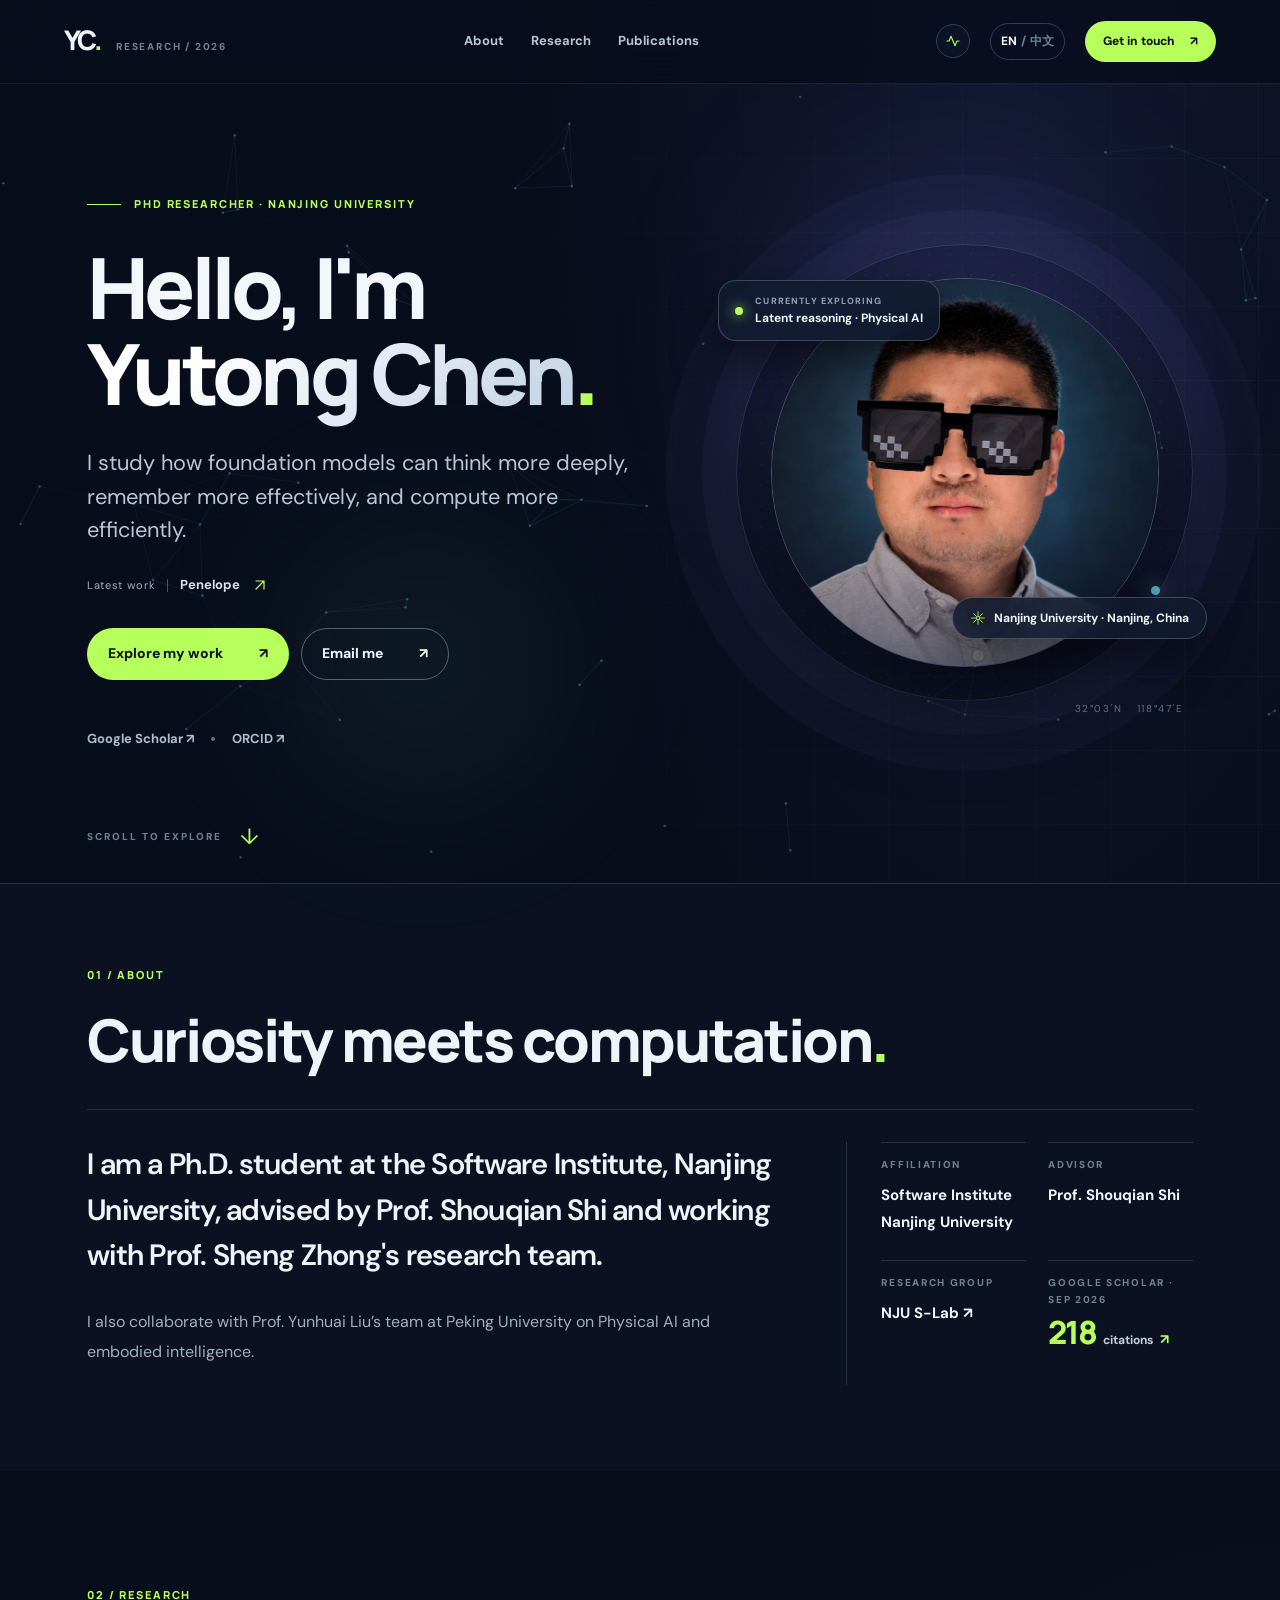
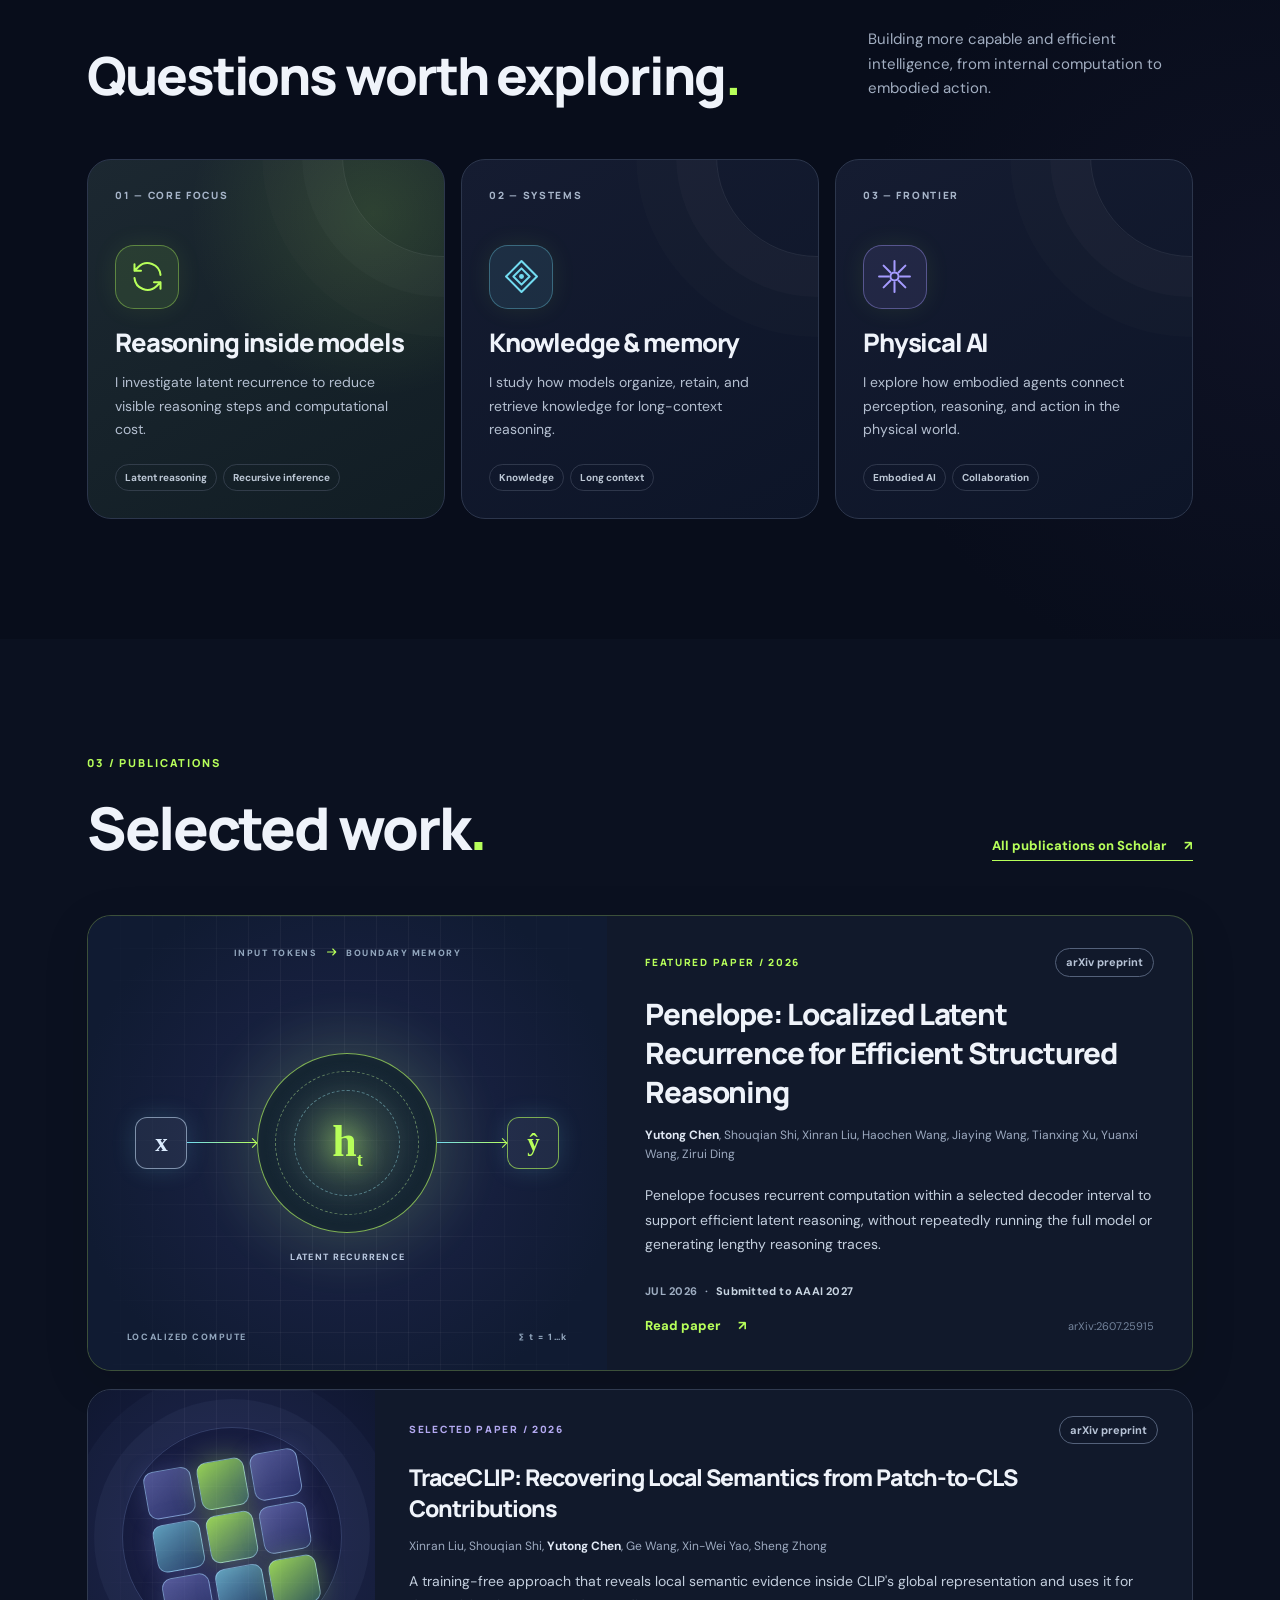
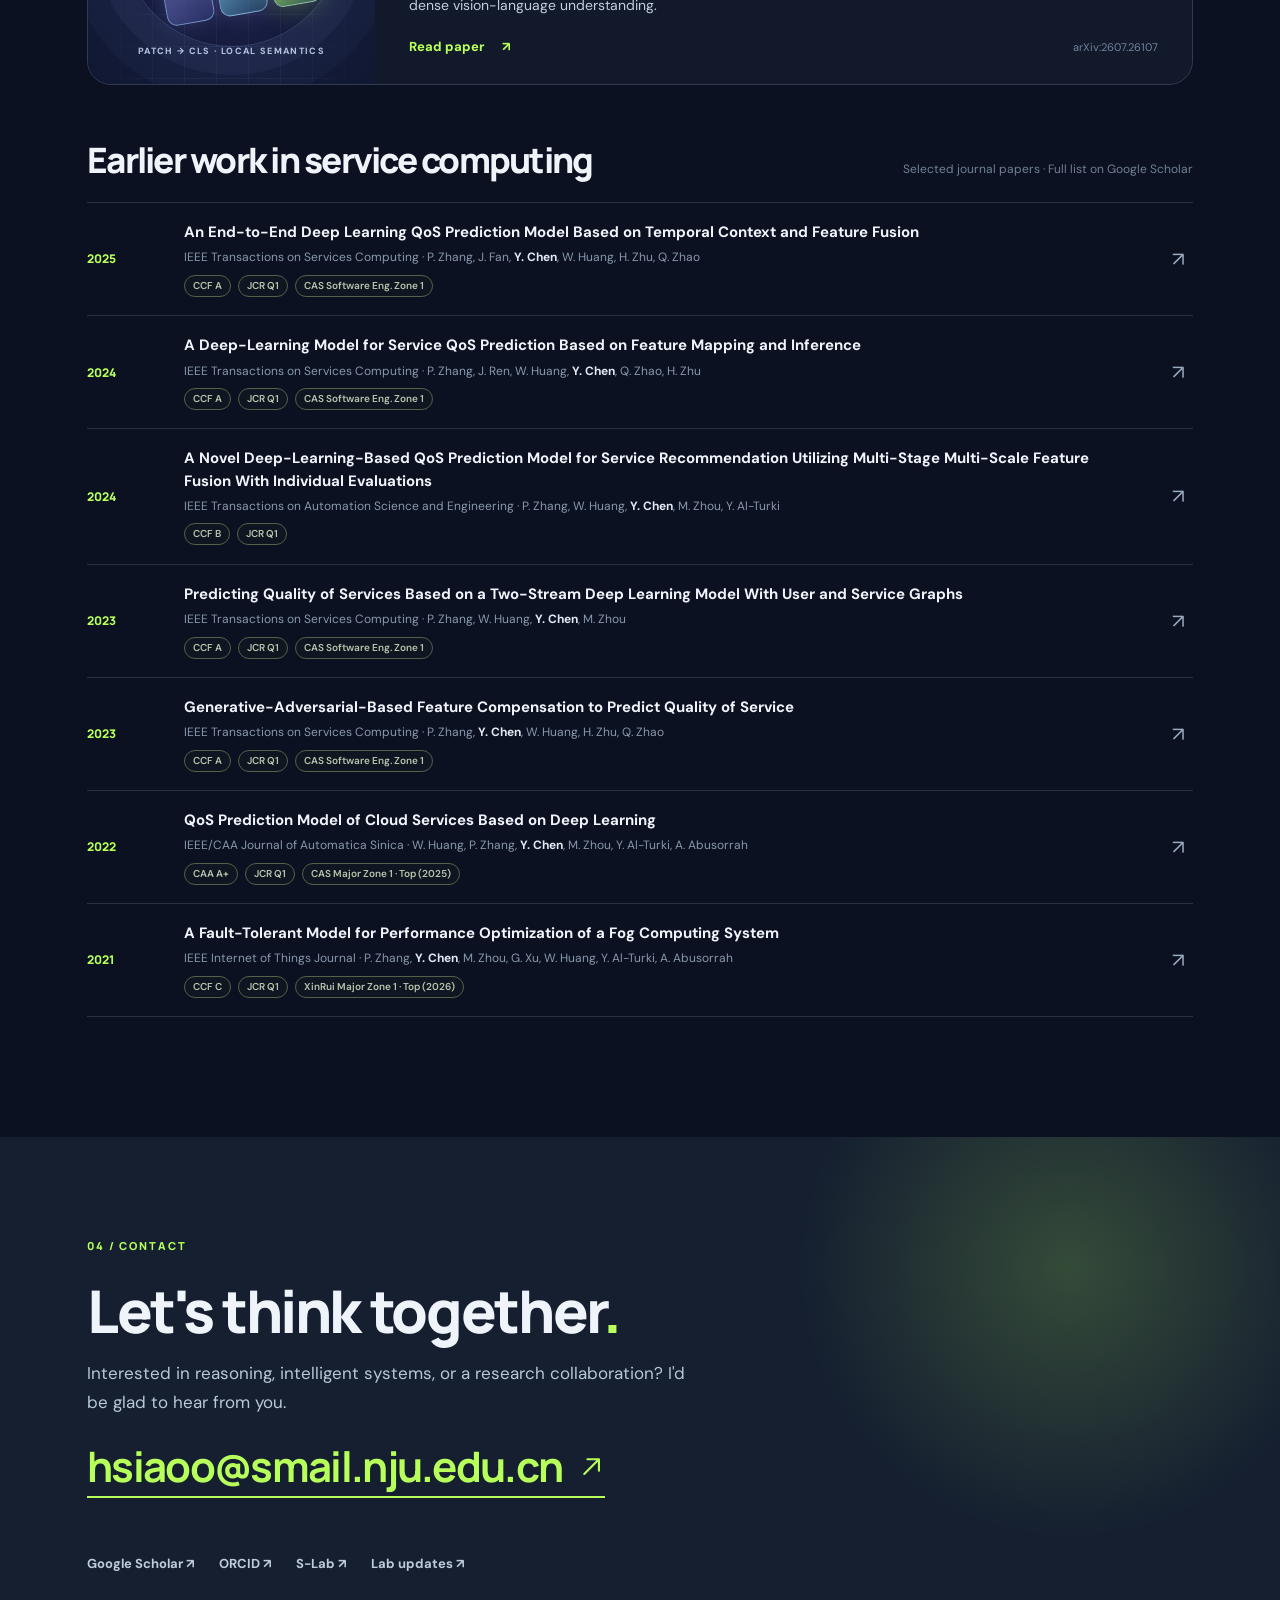
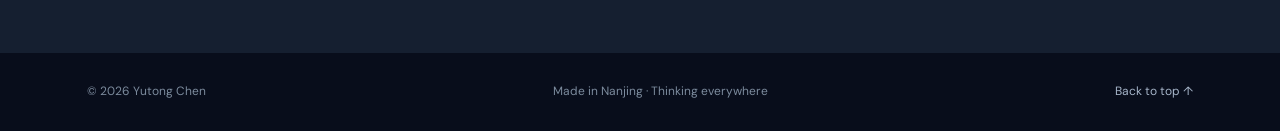
==== home.html @ 221c7c96 "Make rainy 3D lab the homepage entrance" ====
<!doctype html>
<html lang="en">
  <head>
    <meta charset="utf-8" />
    <meta name="viewport" content="width=device-width, initial-scale=1" />
    <meta name="theme-color" content="#080d1b" />
    <meta name="description" content="Yutong Chen is a Ph.D. student at the Software Institute, Nanjing University, researching reasoning in foundation models and intelligent systems." />
    <title>Yutong Chen · Researcher</title>
    <link rel="icon" href="./favicon.svg" type="image/svg+xml" />
    <link rel="stylesheet" href="./styles.css?v=about-portrait-6" />
    <script src="./app.js?v=about-portrait-6" defer></script>
    <link rel="stylesheet" href="./interactions.css?v=mobile-1" />
    <script src="./interactions.js?v=mobile-1" defer></script>
    <script src="./mobile-effects.js?v=mobile-1" defer></script>
  </head>
  <body>
    <a class="skip-link" href="#main">Skip to content</a>
    <div class="site-shell" id="top">
      <header class="topbar">
        <a class="brand" href="#top" aria-label="Yutong Chen, back to top"><span class="brand-mark">YC<span class="brand-dot">.</span></span><span class="brand-caption">RESEARCH / 2026</span></a>
        <nav class="nav" id="mainNav" aria-label="Main navigation">
          <a href="#about" data-i18n="navAbout">About</a>
          <a href="#research" data-i18n="navResearch">Research</a>
          <a href="#publications" data-i18n="navPublications">Publications</a>
          <a class="nav-contact" href="#contact" data-i18n="navContact">Get in touch</a>
        </nav>
        <div class="nav-actions">
          <button class="language-switch" type="button" id="languageSwitch" aria-label="Switch to Chinese" title="Switch language"><span class="language-current">EN</span><span class="language-slash">/</span><span class="language-next">中文</span></button>
          <a class="top-contact" href="mailto:hsiaoo@smail.nju.edu.cn"><span data-i18n="navContact">Get in touch</span><span aria-hidden="true">↗</span></a>
          <button class="menu-toggle" type="button" aria-controls="mainNav" aria-expanded="false" aria-label="Open navigation"><svg viewBox="0 0 24 24" fill="none" aria-hidden="true"><path d="M5 8h14M5 16h14" stroke="currentColor" stroke-width="1.7" stroke-linecap="round"/></svg></button>
        </div>
      </header>

      <main id="main">
        <section class="hero section-pad" aria-labelledby="hero-title">
          <div class="hero-orb hero-orb-one" aria-hidden="true"></div>
          <div class="hero-orb hero-orb-two" aria-hidden="true"></div>
          <div class="hero-copy">
            <div class="eyebrow"><span class="eyebrow-line"></span><span data-i18n="heroEyebrow">PHD RESEARCHER · NANJING UNIVERSITY</span></div>
            <h1 id="hero-title"><span data-i18n="heroGreeting">Hello, I'm</span><br /><span class="hero-name">Yutong Chen<span class="hero-period">.</span></span></h1>
            <p class="hero-intro" data-i18n="heroIntro">I study how foundation models can think more deeply, remember more effectively, and compute more efficiently.</p>
            <a class="latest-work" href="#penelope"><span class="latest-work-label" data-i18n="latestWork">Latest work</span><span class="latest-work-divider" aria-hidden="true"></span><strong>Penelope</strong><svg viewBox="0 0 20 20" fill="none" aria-hidden="true"><path d="M5 15 15 5M5 5h10v10" stroke="currentColor" stroke-width="1.5" stroke-linecap="round" stroke-linejoin="round"/></svg></a>
            <div class="hero-actions">
              <a class="button button-primary" href="#publications"><span data-i18n="exploreWork">Explore my work</span><span aria-hidden="true">↗</span></a>
              <a class="button button-secondary" href="mailto:hsiaoo@smail.nju.edu.cn"><span data-i18n="emailMe">Email me</span><span aria-hidden="true">↗</span></a>
            </div>
            <div class="hero-socials" aria-label="Academic profiles">
              <a href="https://scholar.google.com/citations?user=EVIcH0gAAAAJ" target="_blank" rel="noopener noreferrer">Google Scholar <span aria-hidden="true">↗</span></a>
              <span aria-hidden="true" class="social-separator"></span>
              <a href="https://orcid.org/0000-0002-9706-8890" target="_blank" rel="noopener noreferrer">ORCID <span aria-hidden="true">↗</span></a>
            </div>
          </div>
          <div class="hero-visual" aria-label="Portrait of Yutong Chen">
            <div class="portrait-grid" aria-hidden="true"></div>
            <div class="portrait-halo" aria-hidden="true"></div>
            <div class="portrait-frame"><img src="./portrait.jpg?v=49d800d0" alt="Yutong Chen" fetchpriority="high" draggable="false" /></div>
            <div class="portrait-sticker portrait-sticker-top"><span class="status-dot"></span><span data-i18n="portraitStatus">CURRENTLY EXPLORING</span><strong data-i18n="portraitFocus">Latent reasoning · Physical AI</strong></div>
            <div class="portrait-sticker portrait-sticker-bottom"><span class="sticker-spark" aria-hidden="true"><svg viewBox="0 0 48 48" fill="none"><path d="M24 5v12m0 14v12M5 24h12m14 0h12M10.6 10.6l8.5 8.5m9.8 9.8 8.5 8.5m0-26.8-8.5 8.5m-9.8 9.8-8.5 8.5" stroke="currentColor" stroke-width="2.5" stroke-linecap="round"/><circle cx="24" cy="24" r="5" stroke="currentColor" stroke-width="2.5"/></svg></span><span data-i18n="portraitLocation">Nanjing University · Nanjing, China</span></div>
            <span class="visual-coordinate" aria-hidden="true">32°03′N &nbsp; 118°47′E</span>
          </div>
          <a class="scroll-cue" href="#about"><span data-i18n="scrollCue">SCROLL TO EXPLORE</span><span class="scroll-arrow" aria-hidden="true">↓</span></a>
        </section>

        <section class="about section-pad" id="about" aria-labelledby="about-title">
          <div class="section-heading"><span class="section-index">01 / <span data-i18n="sectionAboutLabel">ABOUT</span></span><h2 id="about-title" data-i18n="aboutTitle">Curiosity meets computation<span class="accent-dot">.</span></h2></div>
          <div class="about-layout">
            <div class="about-main">
              <p class="about-lead" data-i18n="aboutLead">I am a Ph.D. student at the Software Institute, Nanjing University, advised by Prof. Shouqian Shi and working with Prof. Sheng Zhong's research team.</p>
              <p data-i18n="aboutText">I also collaborate with Prof. Yunhuai Liu's team at Peking University on Physical AI and embodied intelligence.</p>
            </div>
            <aside class="about-aside" aria-label="Affiliations and links">
              <div class="aside-item"><span data-i18n="affiliationLabel">AFFILIATION</span><strong data-i18n="affiliationValue">Software Institute<br />Nanjing University</strong></div>
              <div class="aside-item"><span data-i18n="advisorLabel">ADVISOR</span><strong data-i18n="advisorValue">Prof. Shouqian Shi</strong></div>
              <div class="aside-item"><span data-i18n="labLabel">RESEARCH GROUP</span><a href="https://nju-slab.cn" target="_blank" rel="noopener noreferrer">NJU S-Lab <span aria-hidden="true">↗</span></a></div>
              <div class="aside-item citation-item"><span data-i18n="citationLabel">GOOGLE SCHOLAR · SEP 2026</span><a href="https://scholar.google.com/citations?user=EVIcH0gAAAAJ" target="_blank" rel="noopener noreferrer"><strong>218</strong><small data-i18n="citationUnit">citations</small><span aria-hidden="true">↗</span></a></div>
            </aside>
          </div>
        </section>

        <section class="research section-pad" id="research" aria-labelledby="research-title">
          <div class="section-heading"><span class="section-index">02 / <span data-i18n="sectionResearchLabel">RESEARCH</span></span><div class="heading-row"><h2 id="research-title" data-i18n="researchTitle">Questions worth exploring<span class="accent-dot">.</span></h2><p data-i18n="researchSubtitle">Building more capable and efficient intelligence, from internal computation to embodied action.</p></div></div>
          <div class="research-grid">
            <article class="research-card research-card-main"><span class="card-index">01 — CORE FOCUS</span><div class="research-icon icon-recursion" aria-hidden="true"><svg viewBox="0 0 48 48" fill="none"><path d="M40 22a16 16 0 0 0-27-10l-5 5M8 9v8h8M8 26a16 16 0 0 0 27 10l5-5m-8 0h8v8" stroke="currentColor" stroke-width="2.5" stroke-linecap="round" stroke-linejoin="round"/></svg></div><h3 data-i18n="researchOneTitle">Reasoning inside models</h3><p data-i18n="researchOneBody">I investigate latent recurrence to reduce visible reasoning steps and computational cost.</p><span class="card-tags"><span>Latent reasoning</span><span>Recursive inference</span></span></article>
            <article class="research-card"><span class="card-index">02 — SYSTEMS</span><div class="research-icon icon-memory" aria-hidden="true"><svg viewBox="0 0 48 48" fill="none"><path d="M24 5 43 24 24 43 5 24 24 5Z" stroke="currentColor" stroke-width="2.5" stroke-linejoin="round"/><path d="M24 14 34 24 24 34 14 24 24 14Z" stroke="currentColor" stroke-width="2.5" stroke-linejoin="round"/><circle cx="24" cy="24" r="3" fill="currentColor"/></svg></div><h3 data-i18n="researchTwoTitle">Knowledge & memory</h3><p data-i18n="researchTwoBody">I study how models organize, retain, and retrieve knowledge for long-context reasoning.</p><span class="card-tags"><span>Knowledge</span><span>Long context</span></span></article>
            <article class="research-card"><span class="card-index">03 — FRONTIER</span><div class="research-icon icon-physical" aria-hidden="true"><svg viewBox="0 0 48 48" fill="none"><path d="M24 5v12m0 14v12M5 24h12m14 0h12M10.6 10.6l8.5 8.5m9.8 9.8 8.5 8.5m0-26.8-8.5 8.5m-9.8 9.8-8.5 8.5" stroke="currentColor" stroke-width="2.5" stroke-linecap="round"/><circle cx="24" cy="24" r="5" stroke="currentColor" stroke-width="2.5"/></svg></div><h3 data-i18n="researchThreeTitle">Physical AI</h3><p data-i18n="researchThreeBody">I explore how embodied agents connect perception, reasoning, and action in the physical world.</p><span class="card-tags"><span>Embodied AI</span><span>Collaboration</span></span></article>
          </div>
        </section>

        <section class="publications section-pad" id="publications" aria-labelledby="publications-title">
          <div class="section-heading"><span class="section-index">03 / <span data-i18n="sectionPublicationsLabel">PUBLICATIONS</span></span><div class="heading-row"><h2 id="publications-title" data-i18n="publicationsTitle">Selected work<span class="accent-dot">.</span></h2><a class="text-link" href="https://scholar.google.com/citations?user=EVIcH0gAAAAJ" target="_blank" rel="noopener noreferrer"><span data-i18n="allPublications">All publications on Scholar</span><span aria-hidden="true">↗</span></a></div></div>
          <article class="paper paper-featured" id="penelope">
            <div class="paper-art paper-art-penelope" aria-hidden="true"><div class="diagram-topline">INPUT TOKENS <span class="diagram-direction"><svg viewBox="0 0 16 16" fill="none" aria-hidden="true"><path d="M2 8h11m-4-4 4 4-4 4" stroke="currentColor" stroke-width="1.5" stroke-linecap="round" stroke-linejoin="round"/></svg></span> BOUNDARY MEMORY</div><div class="diagram-flow"><div class="diagram-node diagram-node-input">x</div><div class="diagram-connector"></div><div class="diagram-loop"><div class="loop-center">h<sub>t</sub></div><span class="loop-ring ring-one"></span><span class="loop-ring ring-two"></span><span class="loop-label">LATENT RECURRENCE</span></div><div class="diagram-connector"></div><div class="diagram-node diagram-node-output">ŷ</div></div><div class="diagram-bottomline"><span>LOCALIZED COMPUTE</span><span>∑ t = 1…k</span></div></div>
            <div class="paper-content"><div class="paper-topline"><span class="paper-number">FEATURED PAPER / 2026</span><span class="paper-status">arXiv preprint</span></div><h3>Penelope: Localized Latent Recurrence for Efficient Structured Reasoning</h3><p class="paper-authors"><strong>Yutong Chen</strong>, Shouqian Shi, Xinran Liu, Haochen Wang, Jiaying Wang, Tianxing Xu, Yuanxi Wang, Zirui Ding</p><p class="paper-summary" data-i18n="penelopeSummary">Penelope focuses recurrent computation within a selected decoder interval to support efficient latent reasoning, without repeatedly running the full model or generating lengthy reasoning traces.</p><p class="paper-update"><span data-i18n="penelopeDate">JUL 2026</span><span aria-hidden="true">·</span><span data-i18n="penelopeSubmission">Submitted to AAAI 2027</span></p><div class="paper-footer"><a class="paper-link" href="https://arxiv.org/abs/2607.25915" target="_blank" rel="noopener noreferrer">Read paper <span aria-hidden="true">↗</span></a><span class="paper-id">arXiv:2607.25915</span></div></div>
          </article>
          <article class="paper paper-secondary"><div class="paper-art paper-art-trace" aria-hidden="true"><div class="trace-tiles"><span></span><span></span><span></span><span></span><span></span><span></span><span></span><span></span><span></span></div><div class="trace-scan"></div><div class="trace-caption">PATCH → CLS · LOCAL SEMANTICS</div></div><div class="paper-content"><div class="paper-topline"><span class="paper-number">SELECTED PAPER / 2026</span><span class="paper-status">arXiv preprint</span></div><h3>TraceCLIP: Recovering Local Semantics from Patch-to-CLS Contributions</h3><p class="paper-authors">Xinran Liu, Shouqian Shi, <strong>Yutong Chen</strong>, Ge Wang, Xin-Wei Yao, Sheng Zhong</p><p class="paper-summary" data-i18n="traceSummary">A training-free approach that reveals local semantic evidence inside CLIP's global representation and uses it for dense vision-language understanding.</p><div class="paper-footer"><a class="paper-link" href="https://arxiv.org/abs/2607.26107" target="_blank" rel="noopener noreferrer">Read paper <span aria-hidden="true">↗</span></a><span class="paper-id">arXiv:2607.26107</span></div></div></article>
          <div class="earlier-work"><div class="earlier-header"><h3 data-i18n="earlierTitle">Earlier work in service computing</h3><span data-i18n="earlierCaption">Selected journal papers · Full list on Google Scholar</span></div><div class="earlier-list" id="earlierList"></div></div>
        </section>

        <section class="contact section-pad" id="contact" aria-labelledby="contact-title"><div class="contact-glow" aria-hidden="true"></div><span class="section-index">04 / <span data-i18n="sectionContactLabel">CONTACT</span></span><div class="contact-main"><h2 id="contact-title" data-i18n="contactTitle">Let's think together<span class="accent-dot">.</span></h2><p data-i18n="contactText">Interested in reasoning, intelligent systems, or a research collaboration? I'd be glad to hear from you.</p><a class="contact-email" href="mailto:hsiaoo@smail.nju.edu.cn"><span>hsiaoo@smail.nju.edu.cn</span><svg viewBox="0 0 24 24" fill="none" aria-hidden="true"><path d="M5 19 19 5M8 5h11v11" stroke="currentColor" stroke-width="2" stroke-linecap="round" stroke-linejoin="round"/></svg></a></div><div class="contact-links"><a href="https://scholar.google.com/citations?user=EVIcH0gAAAAJ" target="_blank" rel="noopener noreferrer">Google Scholar ↗</a><a href="https://orcid.org/0000-0002-9706-8890" target="_blank" rel="noopener noreferrer">ORCID ↗</a><a href="https://nju-slab.cn" target="_blank" rel="noopener noreferrer">S-Lab ↗</a><a href="https://outline.nju-slab.cn/home/recent" target="_blank" rel="noopener noreferrer">Lab updates ↗</a></div></section>
      </main>

      <footer class="footer"><span>© <span id="year">2026</span> Yutong Chen</span><span data-i18n="footerLocation">Made in Nanjing · Thinking everywhere</span><a href="#top"><span data-i18n="backToTop">Back to top</span> ↑</a></footer>
    </div>
  </body>
</html>
---- styles.css ----
@import url('https://fonts.googleapis.com/css2?family=DM+Sans:wght@400;500;600;700&family=Manrope:wght@400;500;600;700;800&display=swap');

:root{color-scheme:dark;--bg:#080d1b;--bg2:#0e1426;--panel:#10182b;--line:#273145;--text:#eff3fa;--muted:#a2aec1;--quiet:#718096;--lime:#b7ff5a;--cyan:#72dbf0;--violet:#a59bff;--radius:24px;scroll-behavior:smooth}
*{box-sizing:border-box}html{scroll-padding-top:90px}body{margin:0;background:var(--bg);color:var(--text);font:400 16px/1.7 'DM Sans',system-ui,-apple-system,sans-serif;-webkit-font-smoothing:antialiased}a{color:inherit;text-decoration:none}button{font:inherit}img{max-width:100%;display:block}::selection{background:var(--lime);color:#071020}
.site-shell{overflow:hidden;position:relative;background:radial-gradient(ellipse 50% 30% at 80% 0%,rgba(62,72,151,.18),transparent 80%),var(--bg)}
.skip-link{position:absolute;top:-60px;left:20px;z-index:100;background:var(--lime);color:#101525;padding:8px 14px;border-radius:8px}.skip-link:focus{top:12px}
.topbar{height:84px;padding:0 clamp(22px,5vw,84px);display:flex;align-items:center;justify-content:space-between;gap:28px;border-bottom:1px solid rgba(255,255,255,.075);position:relative;z-index:20;background:rgba(8,13,27,.74);backdrop-filter:blur(24px)}.brand{display:flex;align-items:baseline;gap:16px;white-space:nowrap}.brand-mark{font:800 27px/.9 'Manrope',system-ui,sans-serif;letter-spacing:-.1em}.brand-dot,.accent-dot,.hero-period{color:var(--lime)}.brand-caption{font-size:10px;font-weight:800;letter-spacing:.18em;color:var(--quiet)}.nav,.nav-actions{display:flex;align-items:center}.nav{gap:clamp(15px,2.1vw,34px)}.nav a{font-size:13px;font-weight:700;color:#bac5d4;transition:color .2s}.nav a:hover,.nav a:focus-visible{color:var(--lime)}.nav-actions{gap:20px}.language-switch{cursor:pointer;border:1px solid #343e53;border-radius:100px;background:transparent;color:var(--text);font-size:12px;font-weight:800;padding:7px 10px;white-space:nowrap;transition:background .2s,border-color .2s}.language-switch:hover,.language-switch:focus-visible{background:#1a2537;border-color:var(--lime)}.language-slash{color:var(--quiet);padding:0 4px}.language-next{color:var(--quiet)}.top-contact{display:flex;align-items:center;gap:15px;color:#071020;background:var(--lime);border-radius:100px;padding:10px 18px;font-size:12px;font-weight:800;white-space:nowrap;transition:transform .2s,box-shadow .2s}.top-contact:hover{transform:translateY(-2px);box-shadow:0 8px 24px #b7ff5a35}
.section-pad{padding-left:clamp(24px,6.8vw,112px);padding-right:clamp(24px,6.8vw,112px)}.hero{min-height:min(800px,calc(100vh - 84px));position:relative;display:grid;grid-template-columns:1.14fr .86fr;align-items:center;gap:4%;padding-top:78px;padding-bottom:100px;border-bottom:1px solid var(--line)}.hero:before{content:"";position:absolute;inset:0;background-image:linear-gradient(#ffffff07 1px,transparent 1px),linear-gradient(90deg,#ffffff07 1px,transparent 1px);background-size:74px 74px;mask-image:linear-gradient(90deg,transparent 20%,#000 100%);pointer-events:none}.hero-orb{position:absolute;border-radius:50%;filter:blur(80px);pointer-events:none}.hero-orb-one{width:360px;height:360px;top:10%;right:12%;background:#6362b829;animation:float 9s ease-in-out infinite}.hero-orb-two{width:280px;height:280px;bottom:10%;left:22%;background:#6be3ae11;animation:float 11s ease-in-out infinite reverse}.hero-copy,.hero-visual{position:relative;z-index:1}.hero-copy{max-width:780px}.eyebrow,.section-index,.card-index,.paper-number{font-family:'Manrope',system-ui,sans-serif;font-size:11px;font-weight:800;letter-spacing:.17em}.eyebrow{display:flex;align-items:center;gap:13px;color:var(--lime);margin-bottom:30px}.eyebrow-line{width:34px;height:1px;background:var(--lime)}h1,h2,h3,p{margin-top:0}.hero h1{font:800 clamp(58px,7.2vw,122px)/1.02 'Manrope',system-ui,sans-serif;letter-spacing:-.085em;margin:0 0 30px;white-space:nowrap}.hero h1>span:first-child{color:#f3f6fb}.hero-name{background:linear-gradient(135deg,#fff 25%,#c6d4e6 90%);background-clip:text;-webkit-background-clip:text;color:transparent}.hero-period{background:none;-webkit-text-fill-color:var(--lime)}.hero-intro{max-width:570px;font-size:clamp(18px,1.7vw,23px);line-height:1.55;color:#b9c5d8;margin-bottom:34px}.hero-actions{display:flex;gap:12px;flex-wrap:wrap}.button{display:inline-flex;align-items:center;justify-content:space-between;gap:36px;border:1px solid transparent;border-radius:100px;padding:13px 20px;font-size:14px;font-weight:800;min-height:50px;transition:transform .2s,background .2s,border-color .2s}.button:hover{transform:translateY(-3px)}.button-primary{background:var(--lime);color:#0b1322}.button-primary:hover{background:#cbff87}.button-secondary{border-color:#576278;color:var(--text)}.button-secondary:hover{border-color:var(--lime)}.hero-socials{display:flex;align-items:center;gap:17px;margin-top:48px;color:#aebbd0;font-size:13px;font-weight:700}.hero-socials a:hover{color:var(--lime)}.social-separator{width:4px;height:4px;border-radius:50%;background:#627186}.scroll-cue{position:absolute;bottom:28px;left:clamp(24px,6.8vw,112px);display:flex;gap:18px;align-items:center;color:#718097;font-size:10px;font-weight:800;letter-spacing:.2em}.scroll-arrow{font-size:22px;font-weight:400;color:var(--lime);animation:nudge 2s ease-in-out infinite}
.hero-visual{height:min(520px,44vw);min-height:410px;display:flex;align-items:center;justify-content:center}.portrait-grid{position:absolute;width:112%;height:112%;background-image:radial-gradient(#adb5e02b 1px,transparent 1px);background-size:21px 21px;mask-image:radial-gradient(ellipse,#000 35%,transparent 70%)}.portrait-halo{position:absolute;width:min(510px,100%);aspect-ratio:1;border:1px solid #a7adff35;border-radius:50%;box-shadow:0 0 0 34px #9894fa0b,0 0 0 70px #9894fa08;animation:halo 8s ease-in-out infinite}.portrait-halo:before,.portrait-halo:after{content:"";position:absolute;border-radius:50%;width:9px;height:9px;background:var(--lime);box-shadow:0 0 20px var(--lime)}.portrait-halo:before{top:15%;left:14%}.portrait-halo:after{right:7%;bottom:23%;background:var(--cyan);box-shadow:0 0 20px var(--cyan)}.portrait-frame{position:relative;width:min(430px,85%);aspect-ratio:.82;border-radius:42% 42% 30% 30%;overflow:hidden;border:1px solid #c9d1ff53;box-shadow:0 38px 85px #0009,0 0 100px #6e6ccd35}.portrait-frame:after{content:"";position:absolute;inset:0;background:linear-gradient(180deg,#0b102400 60%,#0c122b85 100%);pointer-events:none}.portrait-frame img{width:100%;height:100%;object-fit:cover;object-position:center 42%;transition:transform .7s ease}.portrait-frame:hover img{transform:scale(1.04)}.portrait-sticker{position:absolute;display:flex;align-items:center;z-index:2;border:1px solid #ffffff32;box-shadow:0 18px 45px #0008;background:#111b30dc;backdrop-filter:blur(14px)}.portrait-sticker-top{top:13%;left:-4%;border-radius:18px;padding:13px 16px;display:grid;grid-template-columns:10px auto;column-gap:10px;row-gap:2px;max-width:245px}.portrait-sticker-top span:nth-child(2){grid-column:2;color:#8fa0b6;font-size:9px;font-weight:800;letter-spacing:.13em}.portrait-sticker-top strong{grid-column:2;font-size:14px;line-height:1.3}.status-dot{width:8px;height:8px;border-radius:50%;background:var(--lime);grid-row:1/3;box-shadow:0 0 13px var(--lime)}.portrait-sticker-bottom{right:-3%;bottom:18%;border-radius:100px;padding:10px 17px;gap:8px;font-size:12px;font-weight:700}.sticker-spark{color:var(--lime);font-size:18px}.visual-coordinate{position:absolute;right:2%;bottom:3%;color:#627087;font-size:10px;letter-spacing:.16em}
.about,.research,.publications{padding-top:115px;padding-bottom:120px}.about{background:#0b1120}.section-heading{margin-bottom:54px}.section-index{display:block;color:var(--lime);margin-bottom:22px}.section-heading h2,.contact h2{font:800 clamp(36px,4.6vw,70px)/1.13 'Manrope',system-ui,sans-serif;letter-spacing:-.068em;margin:0}.heading-row{display:flex;align-items:end;justify-content:space-between;gap:50px}.heading-row p{color:var(--muted);max-width:390px;margin:0 0 4px;font-size:15px;line-height:1.65}.about-layout{display:grid;grid-template-columns:minmax(0,1.6fr) minmax(240px,.65fr);gap:8%;border-top:1px solid var(--line);padding-top:45px}.about-main{max-width:860px}.about-main p{font-size:16px;color:var(--muted);line-height:1.85;margin-bottom:19px}.about-main .about-lead{font-size:clamp(20px,2.3vw,30px);font-weight:600;line-height:1.55;color:var(--text);letter-spacing:-.025em;margin-bottom:28px}.about-aside{border-left:1px solid var(--line);padding-left:34px}.aside-item{padding-bottom:23px;margin-bottom:22px;border-bottom:1px solid var(--line)}.aside-item:last-child{border-bottom:0;margin-bottom:0}.aside-item>span{display:block;font-size:10px;letter-spacing:.17em;font-weight:800;color:var(--quiet);margin-bottom:8px}.aside-item strong,.aside-item a{font-size:15px;font-weight:700;line-height:1.45}.aside-item a:hover{color:var(--lime)}
.research{background:radial-gradient(ellipse 45% 70% at 100% 55%,#342d5925,transparent 75%),var(--bg)}.research-grid{display:grid;grid-template-columns:repeat(3,minmax(0,1fr));gap:16px}.research-card{min-height:360px;background:linear-gradient(150deg,#151c31,#0d1528);border:1px solid #2c364c;border-radius:var(--radius);padding:27px;display:flex;flex-direction:column;position:relative;overflow:hidden;transition:transform .25s,border-color .25s,box-shadow .25s}.research-card:hover{transform:translateY(-6px);border-color:#a6ff5a7a;box-shadow:0 24px 45px #0004}.research-card-main{background:radial-gradient(circle at 80% 15%,#b7ff5a23,transparent 44%),linear-gradient(150deg,#1c2831,#111d24)}.research-card:after{content:"";position:absolute;width:200px;height:200px;right:-100px;top:-105px;border:1px solid #ffffff15;border-radius:50%;box-shadow:0 0 0 40px #ffffff05,0 0 0 80px #ffffff03}.card-index{color:#a7b5c9;font-size:10px}.research-icon{margin:auto 0 18px;width:64px;height:64px;border-radius:19px;background:#a5ff601c;border:1px solid #b7ff5a60;color:var(--lime);display:grid;place-items:center;box-shadow:0 0 26px #b7ff5a15}.research-icon span{font:400 42px/1 sans-serif}.icon-memory{background:#72dbf01a;border-color:#72dbf057;color:var(--cyan)}.icon-physical{background:#a59bff1b;border-color:#a59bff66;color:var(--violet)}.research-card h3{font:800 clamp(20px,2vw,26px)/1.25 'Manrope',system-ui,sans-serif;letter-spacing:-.045em;margin:0 0 12px}.research-card p{font-size:14px;line-height:1.7;color:#b4bfd0;margin-bottom:22px}.card-tags{display:flex;flex-wrap:wrap;gap:6px}.card-tags span{border:1px solid #58617570;border-radius:100px;padding:4px 9px;color:#bcc7d5;font-size:10px;font-weight:700}
.publications{background:#0b1120}.text-link{display:inline-flex;align-items:center;gap:18px;font-size:13px;color:var(--lime);font-weight:800;white-space:nowrap;border-bottom:1px solid var(--lime);padding-bottom:3px}.text-link:hover{color:#fff;border-color:#fff}.paper{display:grid;grid-template-columns:.94fr 1.06fr;gap:0;background:#11192b;border:1px solid #354057;border-radius:var(--radius);overflow:hidden;margin-bottom:18px;transition:border-color .25s,transform .25s}.paper:hover{border-color:#9aabca;transform:translateY(-3px)}.paper-art{min-height:345px;position:relative;overflow:hidden;display:flex;align-items:center;justify-content:center}.paper-art-penelope{background:radial-gradient(circle at 50% 50%,#53689169,#161f3d 45%,#101b32 80%)}.paper-art-penelope:before,.paper-art-trace:before{content:"";position:absolute;inset:0;background-image:linear-gradient(#ffffff0b 1px,transparent 1px),linear-gradient(90deg,#ffffff0b 1px,transparent 1px);background-size:32px 32px;mask-image:linear-gradient(90deg,transparent,#000 35%,#000 65%,transparent)}.diagram-flow{display:flex;align-items:center;justify-content:center;width:90%;position:relative}.diagram-node{width:52px;height:52px;display:grid;place-items:center;border:1px solid #cee6ff8b;border-radius:12px;background:#cfedff12;font:700 25px Georgia,serif;color:#dcecff;box-shadow:0 0 24px #72dbf02a}.diagram-node-output{border-color:#b7ff5a9c;color:var(--lime)}.diagram-connector{height:1px;width:15%;background:linear-gradient(90deg,var(--cyan),var(--lime));position:relative}.diagram-connector:after{content:"›";position:absolute;right:-2px;top:-15px;color:var(--lime);font-size:24px}.diagram-loop{height:180px;aspect-ratio:1;border-radius:50%;border:1px solid #bbff67a8;display:grid;place-items:center;position:relative;background:radial-gradient(circle,#b7ff5a30 1%,#101e31 66%);box-shadow:0 0 70px #b7ff5a25,inset 0 0 35px #b7ff5a15;animation:halo 8s ease-in-out infinite}.loop-center{font:700 44px Georgia,serif;color:var(--lime);text-shadow:0 0 30px #b7ff5a}.loop-center sub{font-size:18px}.loop-ring{position:absolute;inset:17px;border:1px dashed #caff9d6b;border-radius:50%;animation:spin 24s linear infinite}.ring-two{inset:36px;border-color:#93dce774;animation-direction:reverse;animation-duration:18s}.loop-label{position:absolute;bottom:-33px;font-size:9px;letter-spacing:.14em;font-weight:800;color:#bbcae1;white-space:nowrap}.diagram-topline,.diagram-bottomline{position:absolute;z-index:1;color:#93a7be;font-size:9px;font-weight:800;letter-spacing:.17em}.diagram-topline{top:30px}.diagram-topline span{color:var(--lime);padding:0 5px}.diagram-bottomline{bottom:24px;width:85%;display:flex;justify-content:space-between}.paper-art-trace{background:radial-gradient(ellipse at center,#493a8c71,#151b3d 55%,#101831 100%)}.trace-tiles{display:grid;grid-template-columns:repeat(3,65px);grid-template-rows:repeat(3,65px);gap:6px;transform:rotate(-10deg);position:relative;z-index:1}.trace-tiles span{border:1px solid #a7d6ff88;border-radius:10px;background:linear-gradient(145deg,#8e94ed80,#282f64);box-shadow:0 0 22px #8494ee35}.trace-tiles span:nth-child(2),.trace-tiles span:nth-child(5),.trace-tiles span:nth-child(9){background:linear-gradient(145deg,#b7ff5ac9,#4f957482);box-shadow:0 0 28px #b7ff5a55}.trace-tiles span:nth-child(4),.trace-tiles span:nth-child(8){background:linear-gradient(145deg,#7fdbf5ac,#2b567e85)}.trace-scan{position:absolute;width:300px;height:300px;border:1px solid #9cbcff37;border-radius:50%;box-shadow:0 0 0 28px #a5baff0c,0 0 0 56px #a5baff08}.trace-caption{position:absolute;bottom:25px;z-index:2;font-size:9px;font-weight:800;letter-spacing:.15em;color:#b3c3df}.paper-content{padding:32px clamp(26px,3vw,45px);display:flex;flex-direction:column}.paper-topline{display:flex;justify-content:space-between;gap:10px;align-items:center;margin-bottom:18px}.paper-number{color:var(--lime);font-size:10px}.paper-status{font-size:11px;font-weight:700;color:#b7c3d6;border:1px solid #54617a;border-radius:100px;padding:4px 10px;white-space:nowrap}.paper h3{font:800 clamp(22px,2.3vw,30px)/1.32 'Manrope',system-ui,sans-serif;letter-spacing:-.04em;margin:0 0 14px}.paper-authors{font-size:12px;color:#9daac0;line-height:1.65;margin-bottom:18px}.paper-summary{font-size:14px;color:#c3cedd;line-height:1.75;margin-bottom:25px}.paper-footer{display:flex;align-items:center;justify-content:space-between;gap:10px;margin-top:auto}.paper-link{display:inline-flex;gap:18px;align-items:center;font-size:13px;font-weight:800;color:var(--lime)}.paper-link:hover{color:#fff}.paper-id{font-size:11px;color:#73839b}.paper-secondary .paper-art{min-height:310px}.paper-secondary .paper-content{padding-top:28px;padding-bottom:28px}.paper-secondary h3{font-size:clamp(21px,2vw,27px)}
.earlier-work{margin-top:54px}.earlier-header{display:flex;align-items:baseline;justify-content:space-between;gap:25px;margin-bottom:21px}.earlier-header h3{font:800 clamp(24px,2.8vw,35px)/1.2 'Manrope',system-ui,sans-serif;letter-spacing:-.05em;margin:0}.earlier-header span{font-size:12px;color:var(--quiet)}.earlier-list{border-top:1px solid var(--line)}.earlier-item{display:grid;grid-template-columns:72px minmax(0,1fr) auto;align-items:center;gap:25px;padding:18px 0;border-bottom:1px solid var(--line);transition:padding .2s,background .2s}.earlier-item:hover{padding-left:10px;background:#ffffff07}.earlier-year{font:800 12px 'Manrope',sans-serif;color:var(--lime)}.earlier-item h4{font-size:15px;line-height:1.5;font-weight:700;margin:0 0 4px}.earlier-item p{font-size:12px;color:#8998ad;margin:0}.earlier-item>a:last-child{font-size:20px;color:#9aabc0;padding:4px 8px}.earlier-item>a:last-child:hover{color:var(--lime)}.rank-badge{display:inline-block;margin-top:7px;padding:2px 8px;border:1px solid #b7ff5a80;border-radius:100px;color:var(--lime);background:#b7ff5a0d;font-size:10px;font-weight:800;line-height:1.6}.rank-badge:hover{background:#b7ff5a24}
.contact{position:relative;background:#151f30;min-height:490px;padding-top:100px;padding-bottom:78px;display:flex;flex-direction:column;justify-content:space-between;overflow:hidden}.contact-glow{position:absolute;width:600px;height:600px;border-radius:50%;right:-90px;top:-170px;background:radial-gradient(circle,#b7ff5a32,transparent 64%);pointer-events:none}.contact>*:not(.contact-glow){position:relative;z-index:1}.contact-main{max-width:820px}.contact h2{margin-bottom:15px}.contact p{font-size:17px;color:#b9c8d7;max-width:600px;margin-bottom:22px}.contact-email{display:inline-flex;align-items:baseline;gap:17px;border-bottom:2px solid var(--lime);padding-bottom:2px;color:var(--lime);font:700 clamp(20px,3.3vw,42px)/1.3 'Manrope',sans-serif;letter-spacing:-.04em;word-break:break-all}.contact-email:hover{color:#fff;border-color:#fff}.contact-links{display:flex;gap:25px;flex-wrap:wrap;margin-top:55px}.contact-links a{font-size:13px;font-weight:700;color:#bfcbda}.contact-links a:hover{color:var(--lime)}.footer{min-height:78px;display:flex;align-items:center;justify-content:space-between;gap:15px;padding:18px clamp(24px,6.8vw,112px);font-size:12px;color:#7c8b9d}.footer a{color:#a6b5c9}.footer a:hover{color:var(--lime)}
@keyframes float{50%{transform:translateY(25px)}}@keyframes halo{50%{transform:scale(1.035)}}@keyframes spin{to{transform:rotate(360deg)}}@keyframes nudge{50%{transform:translateY(5px)}}
@media(max-width:1150px){.brand-caption{display:none}.nav{gap:15px}.hero h1{font-size:clamp(55px,6vw,88px)}.portrait-sticker-top{left:-8%}.portrait-sticker-bottom{right:-5%}.research-grid{grid-template-columns:repeat(3,minmax(0,1fr))}.research-card{min-height:390px}}
@media(max-width:900px){.topbar{height:76px}.nav{display:none}.hero{grid-template-columns:1fr;gap:50px;padding-top:76px;min-height:auto}.hero-copy{max-width:760px}.hero h1{font-size:clamp(52px,10vw,90px)}.hero-visual{height:480px;min-height:0;max-width:540px;margin:0 auto;width:100%}.scroll-cue{bottom:22px}.about-layout{grid-template-columns:1fr;gap:15px}.about-aside{display:grid;grid-template-columns:repeat(3,1fr);gap:18px;border-left:0;border-top:1px solid var(--line);padding:26px 0 0}.aside-item{margin:0}.research-grid{grid-template-columns:1fr 1fr}.research-card:first-child{grid-column:1/-1;min-height:300px}.research-card{min-height:340px}.paper{grid-template-columns:1fr}.paper-art,.paper-secondary .paper-art{min-height:270px}.paper-content{padding:28px}.diagram-flow{transform:scale(.82)}.heading-row{align-items:start}.heading-row p{max-width:300px}}
@media(max-width:620px){.topbar{height:68px;padding:0 22px}.brand-mark{font-size:25px}.top-contact{display:none}.nav-actions{gap:0}.hero{padding-top:67px;padding-bottom:85px;gap:14px}.eyebrow{font-size:9px;letter-spacing:.11em;margin-bottom:23px}.hero h1{font-size:clamp(45px,10.5vw,66px);white-space:normal;letter-spacing:-.078em;margin-bottom:25px}.hero-intro{font-size:18px}.hero-actions{gap:10px}.button{font-size:12px;padding:10px 15px;min-height:46px;gap:18px}.hero-socials{margin-top:33px;font-size:12px}.hero-visual{height:360px;max-width:400px;margin-top:25px}.portrait-frame{width:73%;border-radius:42% 42% 30% 30%}.portrait-halo{width:75%}.portrait-sticker-top{top:9%;left:0;padding:9px 10px;grid-template-columns:7px auto}.portrait-sticker-top span:nth-child(2){font-size:7px}.portrait-sticker-top strong{font-size:10px}.portrait-sticker-bottom{bottom:13%;right:-1%;font-size:10px;padding:7px 10px}.visual-coordinate{display:none}.about,.research,.publications{padding-top:77px;padding-bottom:84px}.section-heading{margin-bottom:36px}.section-heading h2,.contact h2{font-size:clamp(34px,9vw,48px)}.section-index{margin-bottom:16px}.heading-row{display:block}.heading-row p{margin-top:15px;max-width:500px}.about-layout{padding-top:30px}.about-main .about-lead{font-size:21px}.about-main p{font-size:15px}.about-aside{grid-template-columns:1fr;gap:0}.aside-item{padding:12px 0}.research-grid{grid-template-columns:1fr}.research-card,.research-card:first-child{grid-column:auto;min-height:310px}.paper-art,.paper-secondary .paper-art{min-height:240px}.paper-content{padding:24px}.paper h3,.paper-secondary h3{font-size:21px}.paper-topline{margin-bottom:12px}.paper-status{font-size:9px}.paper-summary{font-size:13px}.earlier-header{display:block}.earlier-header span{display:block;margin-top:7px}.earlier-item{grid-template-columns:45px 1fr 20px;gap:10px;padding:16px 0}.earlier-item h4{font-size:13px}.earlier-item p{font-size:11px}.contact{padding-top:78px;min-height:420px}.contact p{font-size:15px}.contact-links{gap:13px 23px;margin-top:45px}.footer{flex-wrap:wrap;justify-content:space-between}.footer span:nth-child(2){display:none}}
@media(prefers-reduced-motion:reduce){*,*:before,*:after{animation-duration:.01ms!important;animation-iteration-count:1!important;scroll-behavior:auto!important;transition-duration:.01ms!important}}
.portrait-frame{aspect-ratio:1;border-radius:50%}.portrait-frame img{object-position:center 22%}.citation-item a{display:flex;align-items:baseline;gap:7px;color:var(--lime)}.citation-item a strong{font:800 32px/1 'Manrope',sans-serif;letter-spacing:-.06em}.citation-item a small{font-size:12px;font-weight:700;color:#c3d1df}.citation-item a>span{font-size:14px}.citation-item{border-bottom:0}
@media(max-width:620px){.portrait-frame{border-radius:50%}}
.portrait-sticker-top{max-width:310px}.portrait-sticker-top strong{font-size:12px;white-space:nowrap}

.research-icon svg{display:block;width:39px;height:39px}.sticker-spark{display:inline-flex;align-items:center;justify-content:center}.sticker-spark svg{display:block;width:16px;height:16px}

/* Layout refinement: clearer hierarchy and persistent section navigation. */
.site-shell{padding-top:84px}
.topbar{position:fixed;inset:0 0 auto;transition:height .25s,background .25s,box-shadow .25s}
.topbar.is-scrolled{height:64px;background:rgba(8,13,27,.95);box-shadow:0 8px 30px #0003}
.nav a{position:relative;padding:8px 0}
.nav a:after{content:"";position:absolute;bottom:0;left:0;right:0;height:2px;background:var(--lime);transform:scaleX(0);transition:transform .2s}
.nav a[aria-current="location"]{color:var(--lime)}
.nav a[aria-current="location"]:after{transform:scaleX(1)}
.nav-contact,.menu-toggle{display:none}
.hero h1{font-size:clamp(58px,6.6vw,112px);letter-spacing:-.055em}
.hero-intro{margin-bottom:20px}
.latest-work{display:inline-flex;align-items:center;gap:12px;min-height:36px;margin-bottom:25px;font-size:13px;color:#d7e1ef}
.latest-work-label{color:var(--muted);font-size:11px;letter-spacing:.06em}
.latest-work-divider{width:1px;height:13px;background:#46516a}
.latest-work strong{font-weight:700}.latest-work svg{width:16px;height:16px;color:var(--lime);transition:transform .2s}
.latest-work:hover strong{color:var(--lime)}.latest-work:hover svg{transform:translate(2px,-2px)}
.section-heading h2,.contact h2{letter-spacing:-.04em}
.research .heading-row{gap:40px}
.research .heading-row h2{font-size:clamp(36px,4.1vw,60px);flex:1;min-width:0}
.research .heading-row p{flex:0 1 325px}
.about{padding-top:82px;padding-bottom:86px}
.about .section-heading{margin-bottom:36px}.about-layout{padding-top:32px}


.paper-featured{border-color:#69884b80;box-shadow:0 12px 45px #0002}
.paper-featured .paper-number{color:var(--lime)}
.paper-secondary{grid-template-columns:minmax(220px,.52fr) minmax(0,1.48fr);border-color:#303a50}
.paper-secondary .paper-art{min-height:260px}
.paper-secondary .trace-tiles{grid-template-columns:repeat(3,48px);grid-template-rows:repeat(3,48px)}
.paper-secondary .trace-scan{width:220px;height:220px}
.paper-secondary .paper-number{color:#b3a9f0}
.paper-secondary .paper-content{padding:26px 34px}
.paper-secondary h3{font-size:clamp(21px,1.8vw,26px)}
.paper-secondary .paper-authors{margin-bottom:12px}
.paper-secondary .paper-summary{margin-bottom:18px}
.paper-authors strong,.earlier-item p strong{color:#e1e9f5;font-weight:700}
.rank-badge{color:#b6c6ac;border-color:#526149;background:#b7ff5a05;font-weight:600;margin-right:3px}
.rank-badge:hover{color:var(--lime);border-color:#8fae75;background:#b7ff5a12}
@media(max-width:1150px) and (min-width:901px){.hero h1{font-size:clamp(55px,5.7vw,70px)}}
@media(max-width:900px){
  .site-shell{padding-top:76px}
  .hero h1{font-size:clamp(52px,9.5vw,86px)}
  .menu-toggle{display:inline-flex;align-items:center;justify-content:center;flex-shrink:0;width:40px;height:40px;padding:9px;border:1px solid #343e53;border-radius:50%;color:var(--text);background:#111b3080;cursor:pointer}
  .menu-toggle svg{width:22px;height:22px}
  .menu-toggle[aria-expanded="true"]{color:var(--lime);border-color:#789552}
  .nav{display:none;position:absolute;left:0;right:0;top:100%;padding:18px clamp(24px,6.8vw,112px) 24px;background:#0c1424;border-bottom:1px solid #354057;box-shadow:0 20px 30px #0005}
  .topbar.menu-open .nav{display:grid;grid-template-columns:1fr 1fr;gap:6px 22px}
  .nav a{font-size:15px;padding:11px 0}
  .nav-contact{display:block}
  .paper-secondary{grid-template-columns:minmax(200px,.6fr) minmax(0,1.4fr)}
  .paper-secondary .paper-content{padding:25px}
  .research .heading-row{display:block}
  .research .heading-row p{max-width:530px;margin-top:16px}
}
@media(max-width:620px){
  .site-shell{padding-top:68px}
  .topbar.is-scrolled{height:60px}
  .nav-actions{gap:8px}
  .menu-toggle{width:36px;height:36px;padding:7px}
  .hero h1{font-size:clamp(42px,10.5vw,66px);letter-spacing:-.05em}
  .latest-work{margin-bottom:22px;gap:10px}
  .section-heading h2,.contact h2,.research .heading-row h2{font-size:clamp(32px,8.8vw,46px);letter-spacing:-.035em}
  .about{padding-top:58px;padding-bottom:60px}
  .about .section-heading{margin-bottom:28px}


  .paper-secondary{grid-template-columns:1fr}
  .paper-secondary .paper-art{min-height:170px}
  .paper-secondary .trace-tiles{grid-template-columns:repeat(3,32px);grid-template-rows:repeat(3,32px);gap:4px;translate:0 -8px}
  .paper-secondary .trace-scan{width:140px;height:140px}
  .paper-secondary .trace-caption{bottom:12px;font-size:8px}
  .paper-secondary .paper-content{padding:24px}
  .paper-topline{flex-wrap:wrap}
}
/* Account for the entrance translation when jumping straight to the featured paper. */
#penelope{scroll-margin-top:28px}
@media(max-width:620px){
}

.paper-update{display:flex;align-items:center;gap:8px;margin:0 0 15px;color:#9faec2;font-size:11px;font-weight:700;letter-spacing:.02em}
.paper-update span:last-child{color:#c9d5e2}
@media(max-width:620px){.paper-update{flex-wrap:wrap;font-size:10px}}

/* Penelope diagram: stable arrowheads and spacing at narrow widths. */
.diagram-connector:after{content:"";right:1px;top:50%;width:6px;height:6px;border-top:1.5px solid var(--lime);border-right:1.5px solid var(--lime);transform:translateY(-50%) rotate(45deg)}
@media(max-width:900px){
  .paper-art-penelope{min-height:280px}
  .paper-art-penelope .loop-label{bottom:-24px}
  .paper-art-penelope .diagram-bottomline{bottom:16px}
}
@media(max-width:620px){
  .paper-art-penelope .diagram-flow{display:grid;grid-template-columns:38px minmax(12px,1fr) auto minmax(12px,1fr) 38px;align-items:center;width:calc(100% - 36px);transform:none;translate:0 0}
  .paper-art-penelope .diagram-node{width:38px;height:38px;font-size:21px;min-width:0}
  .paper-art-penelope .diagram-connector{width:100%;min-width:0}
  .paper-art-penelope .diagram-loop{width:clamp(112px,36vw,144px);height:auto;aspect-ratio:1;min-width:0}
  .paper-art-penelope .loop-center{font-size:clamp(30px,8vw,42px)}
  .paper-art-penelope .loop-label{font-size:8px;bottom:-24px}
  .paper-art-penelope .diagram-topline{top:20px;max-width:calc(100% - 28px);text-align:center;font-size:8px;letter-spacing:.1em}
  .paper-art-penelope .diagram-bottomline{bottom:18px;font-size:8px;letter-spacing:.12em}
}

.diagram-topline .diagram-direction{display:inline-flex;align-items:center;justify-content:center;vertical-align:-2px;padding:0 5px}
.diagram-direction svg{display:block;width:12px;height:12px}
.hero-visual,.hero-visual *{-webkit-user-select:none;user-select:none;-webkit-touch-callout:none}
.portrait-frame img{-webkit-user-drag:none;pointer-events:none}
.contact-email{align-items:center}
.contact-email svg{display:block;width:.6em;height:.6em;flex:none}

/* Pair the concise biography with a compact facts grid on desktop. */
@media(min-width:901px){
  .about-layout{grid-template-columns:minmax(0,1.6fr) minmax(315px,.8fr);gap:6%}
  .about-aside{display:grid;grid-template-columns:repeat(2,minmax(0,1fr));gap:24px 22px;align-content:start}
  .about-aside .aside-item{min-width:0;margin:0;padding:13px 0 0;border-top:1px solid var(--line);border-bottom:0}
}
---- interactions.css ----
/* Interaction layer for desktop and mobile. */
.reading-progress{position:fixed;inset:0 0 auto;height:2px;z-index:100;background:linear-gradient(90deg,var(--lime),var(--cyan),var(--violet));transform:scaleX(0);transform-origin:left;pointer-events:none;box-shadow:0 0 12px #b7ff5a70}
.hero{isolation:isolate}.neural-field{position:absolute;inset:0;width:100%;height:100%;z-index:0;pointer-events:none;opacity:.8}
.motion-toggle{display:inline-flex;align-items:center;justify-content:center;width:34px;height:34px;padding:8px;border:1px solid #343e53;border-radius:50%;background:#111b3080;color:var(--lime);cursor:pointer;flex-shrink:0;transition:background .2s,border-color .2s}
.motion-toggle svg{width:16px;height:16px;display:block}.motion-toggle:hover{background:#253246;border-color:var(--lime)}.motion-toggle[aria-pressed="false"]{color:#8998ad}
:is(a,button):focus-visible{outline:2px solid var(--cyan);outline-offset:5px}
.reveal-ready{opacity:0;translate:0 24px;transition:opacity .75s ease,translate .75s cubic-bezier(.2,.7,.2,1);transition-delay:var(--reveal-delay,0ms)}
.reveal-ready.is-revealed{opacity:1;translate:0 0}
.research-card.reveal-ready{transition:opacity .75s ease,translate .75s ease,transform .18s ease-out,border-color .25s,box-shadow .25s;transition-delay:var(--reveal-delay,0ms),var(--reveal-delay,0ms),0ms,0ms,0ms}
.motion-toggle:disabled{cursor:default;opacity:.55}
.research-card{--glow-color:183,255,90;--pointer-x:50%;--pointer-y:50%;--tilt-x:0deg;--tilt-y:0deg;isolation:isolate}
.research-card:nth-child(2){--glow-color:114,219,240}.research-card:nth-child(3){--glow-color:165,155,255}
.research-card:before{content:"";position:absolute;inset:0;background:radial-gradient(360px circle at var(--pointer-x) var(--pointer-y),rgba(var(--glow-color),.17),transparent 70%);opacity:0;pointer-events:none;transition:opacity .3s;z-index:-1}
.research-card.is-hovered:before{opacity:1}.research-card.is-hovered{border-color:rgba(var(--glow-color),.65);box-shadow:0 20px 48px #0005,0 0 24px rgba(var(--glow-color),.08)}
.research-card .research-icon{transition:box-shadow .3s,scale .3s}.research-card.is-hovered .research-icon{scale:1.06;box-shadow:0 0 35px rgba(var(--glow-color),.3)}
.paper-art-penelope:hover .loop-ring{animation-duration:8s}.paper-art-penelope:hover .ring-two{animation-duration:6s}
.trace-tiles span{transition:translate .4s,box-shadow .4s}.paper-art-trace:hover .trace-tiles span:nth-child(3n+1){translate:0 -7px}.paper-art-trace:hover .trace-tiles span:nth-child(3n){translate:0 7px}
.hero-visual .portrait-frame{translate:var(--portrait-x,0px) var(--portrait-y,0px);transition:translate .25s ease-out}
.hero-visual .portrait-sticker{translate:calc(var(--portrait-x,0px) * -0.6) calc(var(--portrait-y,0px) * -0.6);transition:translate .4s ease-out}
.button{translate:var(--magnet-x,0px) var(--magnet-y,0px);transition:translate .2s ease-out,transform .2s,background .2s,border-color .2s}
@media(hover:hover) and (pointer:fine){.research-card.is-hovered{transform:perspective(1000px) rotateX(var(--tilt-x)) rotateY(var(--tilt-y)) translateY(-5px)}}
@media(max-width:620px){.nav-actions{gap:8px}.neural-field{opacity:.55}.motion-toggle{width:32px;height:32px}}
.motion-off *,.motion-off *:before,.motion-off *:after{animation:none!important;transition:none!important;scroll-behavior:auto!important}
.motion-off .reveal-ready{opacity:1;translate:0 0}.motion-off .research-card{transform:none!important}.motion-off .research-card:before{opacity:0}
.motion-off :is(.portrait-frame,.portrait-sticker,.button,.trace-tiles span){translate:0 0!important}.motion-off .research-icon{scale:1}
.motion-off .neural-field{opacity:.3}
@media(prefers-reduced-motion:reduce){.reveal-ready{opacity:1;translate:0 0}.research-card{transform:none!important}.hero-visual .portrait-frame,.hero-visual .portrait-sticker,.button,.trace-tiles span{translate:0 0!important}}

/* Motion and touch details are intentionally small enough to keep text steady. */
.mobile-motion-control[hidden]{display:none}
@media(max-width:900px) and (pointer:coarse){
  .mobile-motion-control{position:absolute;z-index:6;left:50%;bottom:-22px;transform:translateX(-50%);display:flex;flex-direction:column;align-items:center;gap:5px;width:max-content;max-width:calc(100% - 20px)}
  .tilt-button{display:inline-flex;align-items:center;justify-content:center;gap:8px;min-height:34px;padding:6px 13px;border:1px solid #8295a37d;border-radius:100px;background:#111d2ce8;box-shadow:0 9px 26px #0005;color:#d9edfc;font-size:11px;font-weight:800;cursor:pointer;white-space:nowrap}
  .tilt-button svg{display:block;width:16px;height:16px;color:var(--lime)}
  .tilt-button[aria-pressed="true"]{border-color:#b7ff5a9c;color:var(--lime)}
  .tilt-button:disabled{cursor:default;opacity:.66}
  .tilt-hint{color:#96a5b8;font-size:9px;font-weight:700;letter-spacing:.04em;text-align:center;white-space:nowrap;text-shadow:0 2px 6px #071020}
  .hero-visual .portrait-frame:before{content:"";position:absolute;z-index:1;inset:0;pointer-events:none;background:radial-gradient(210px circle at var(--portrait-light-x,50%) var(--portrait-light-y,44%),#d8f9ff5c,transparent 75%);opacity:var(--portrait-light-opacity,0);transition:opacity .3s}
  .hero-visual .portrait-halo{translate:calc(var(--portrait-x,0px) * -.3) calc(var(--portrait-y,0px) * -.3);transition:translate .3s ease-out}
  .research-card.mobile-tilt{transform:perspective(900px) rotateX(var(--tilt-x)) rotateY(var(--tilt-y));box-shadow:0 16px 36px #0003}
  .research-card.mobile-tilt:before{opacity:.48}
  .research-card:hover:not(.is-hovered):not(.mobile-tilt){transform:none;border-color:#2c364c;box-shadow:none}
  .research-card.mobile-tilt:hover:not(.is-hovered){border-color:#2c364c}
  .research-card:is(.mobile-tilt,.is-hovered) .card-tags span{border-color:rgba(var(--glow-color),.48);box-shadow:0 0 15px rgba(var(--glow-color),.19);color:#edf5f3;transition:box-shadow .25s,border-color .25s,color .25s}
  .research-card.mobile-tilt .research-icon{box-shadow:0 0 28px rgba(var(--glow-color),.2)}
  .paper-art-penelope.is-touched .loop-ring{animation-duration:6s}
  .paper-art-trace.is-touched .trace-tiles span:nth-child(3n+1){translate:0 -7px}
}
@media(max-width:620px) and (pointer:coarse){.mobile-motion-control{bottom:-12px}}
.touch-ripple{position:absolute;z-index:3;width:12px;height:12px;border:1px solid rgba(var(--glow-color,183,255,90),.72);border-radius:50%;pointer-events:none;transform:translate(-50%,-50%) scale(.2);animation:touch-ripple .7s ease-out forwards}
@keyframes touch-ripple{to{opacity:0;transform:translate(-50%,-50%) scale(26)}}
.motion-off .hero-visual .portrait-frame:before{opacity:0!important}
.motion-off .hero-visual .portrait-halo{translate:0 0!important}
.motion-off .research-card.mobile-tilt{transform:none!important}
@media(prefers-reduced-motion:reduce){.hero-visual .portrait-frame:before{opacity:0!important}.hero-visual .portrait-halo{translate:0 0!important}.research-card.mobile-tilt{transform:none!important}}
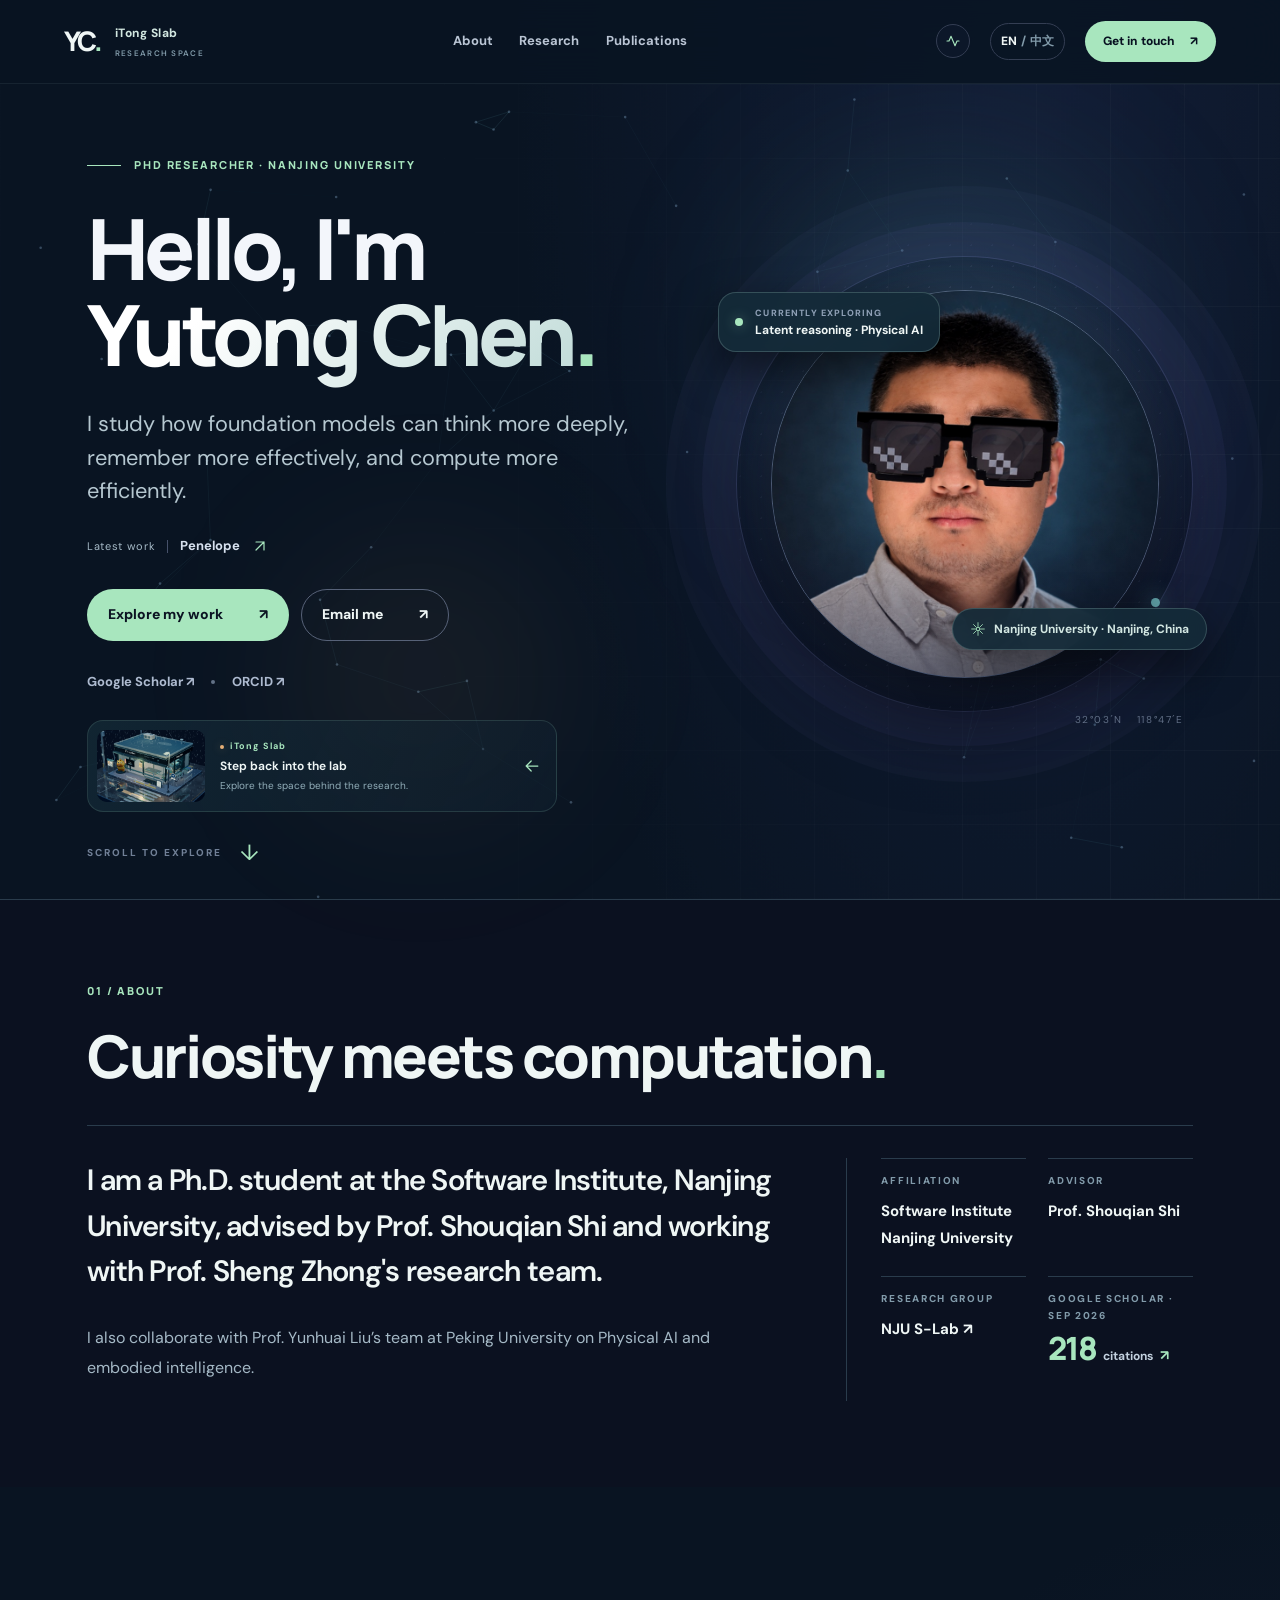
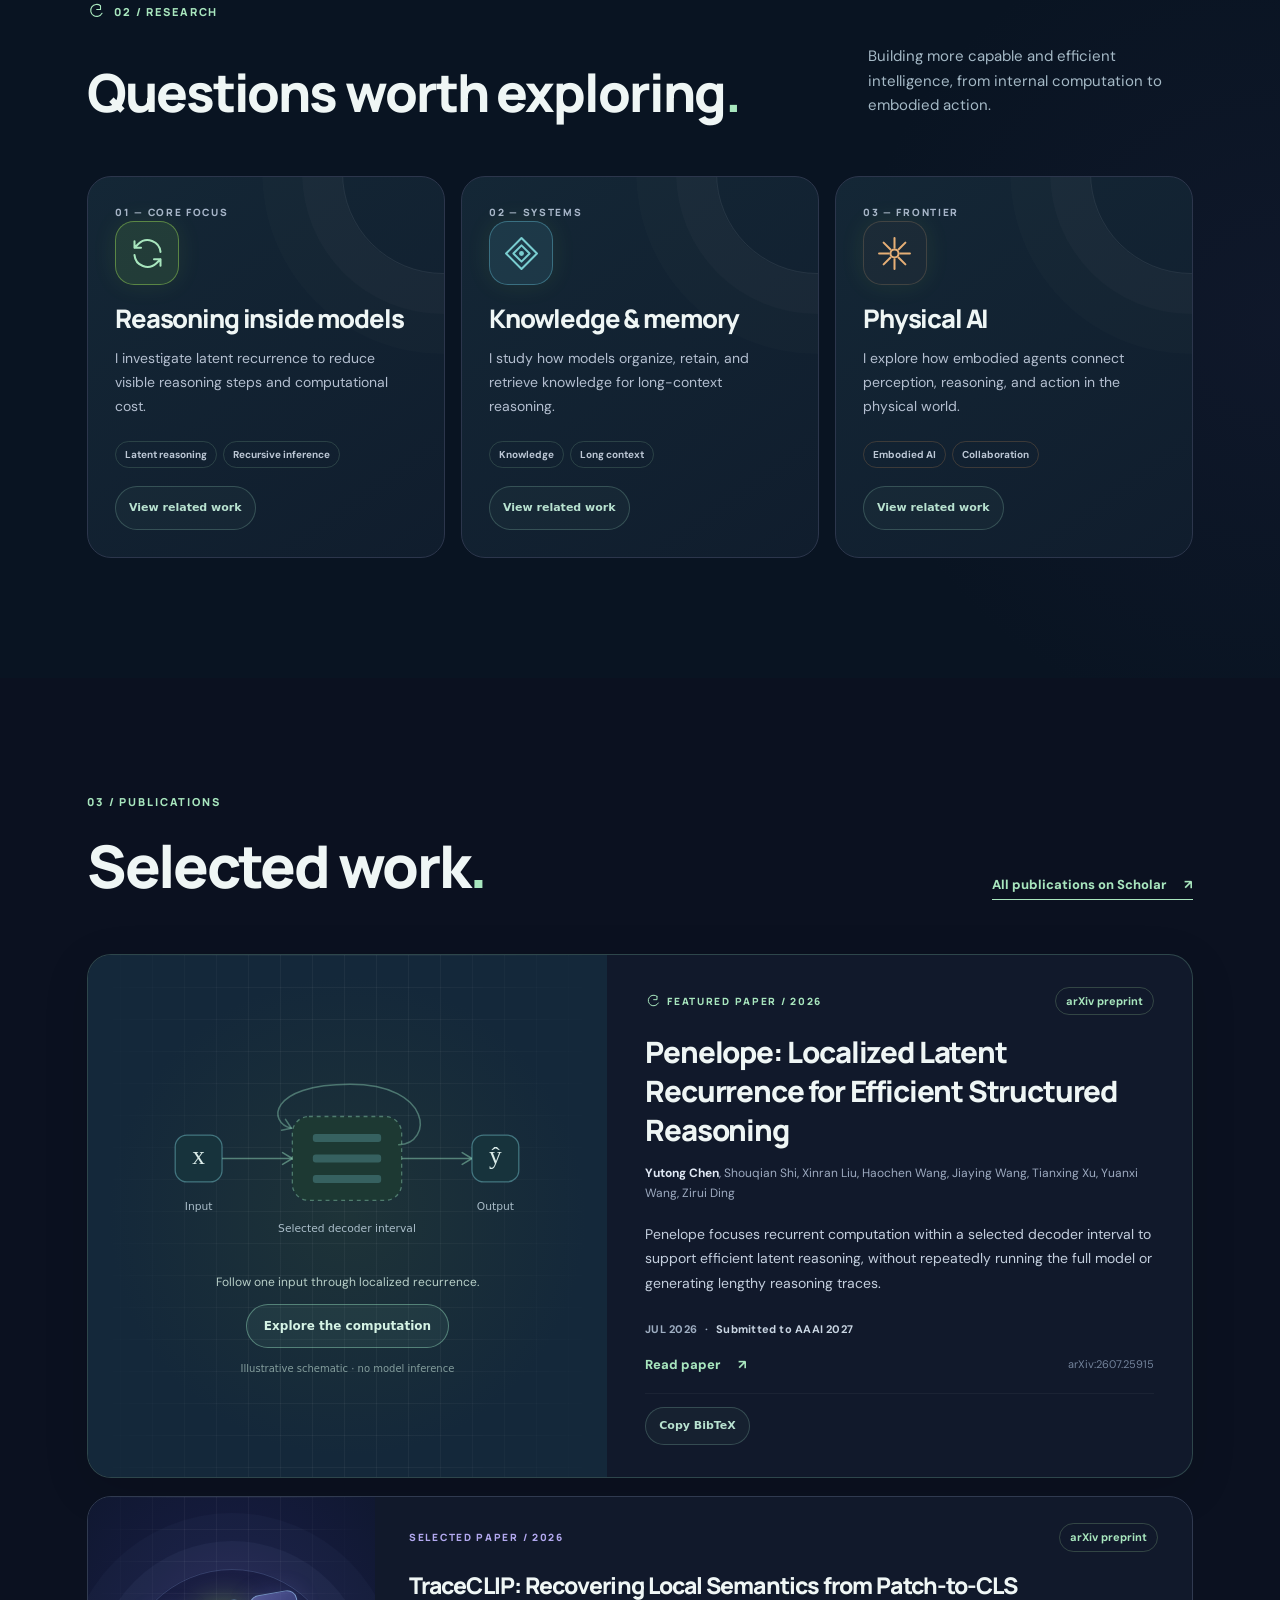
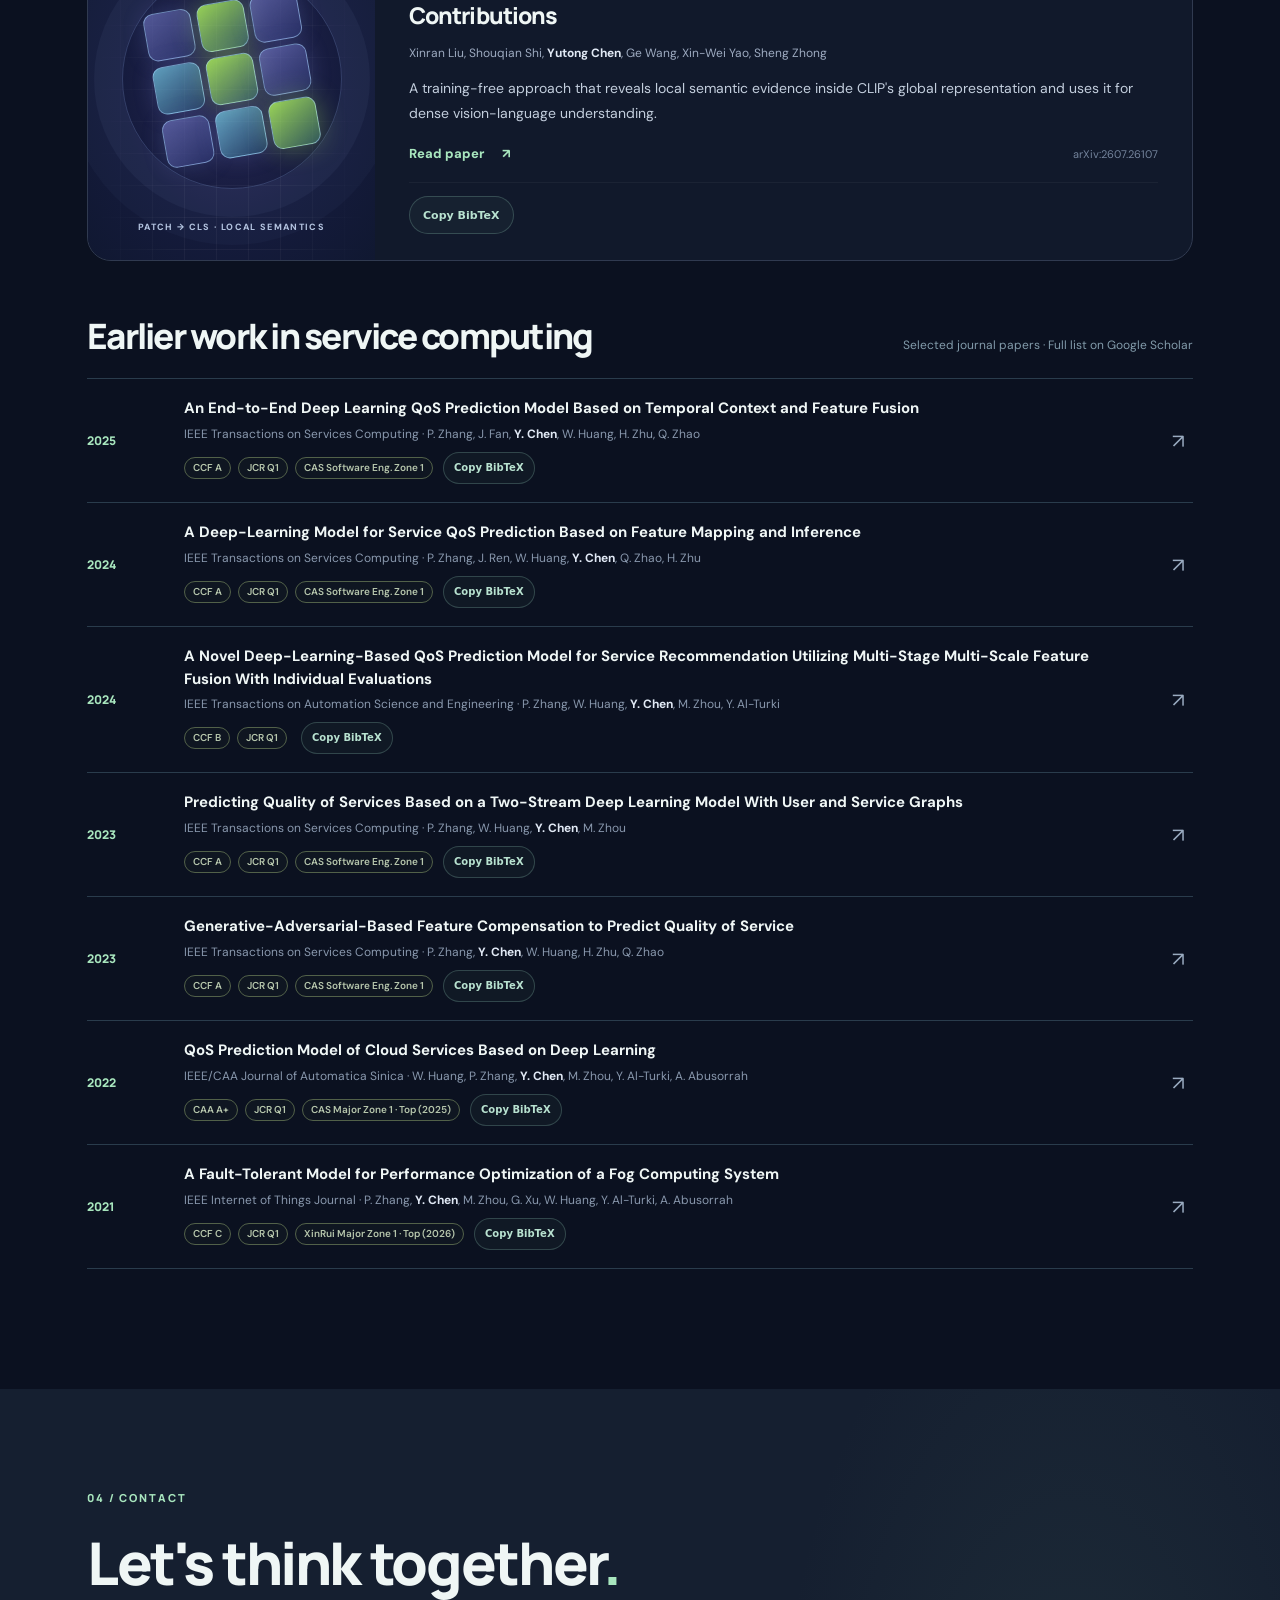
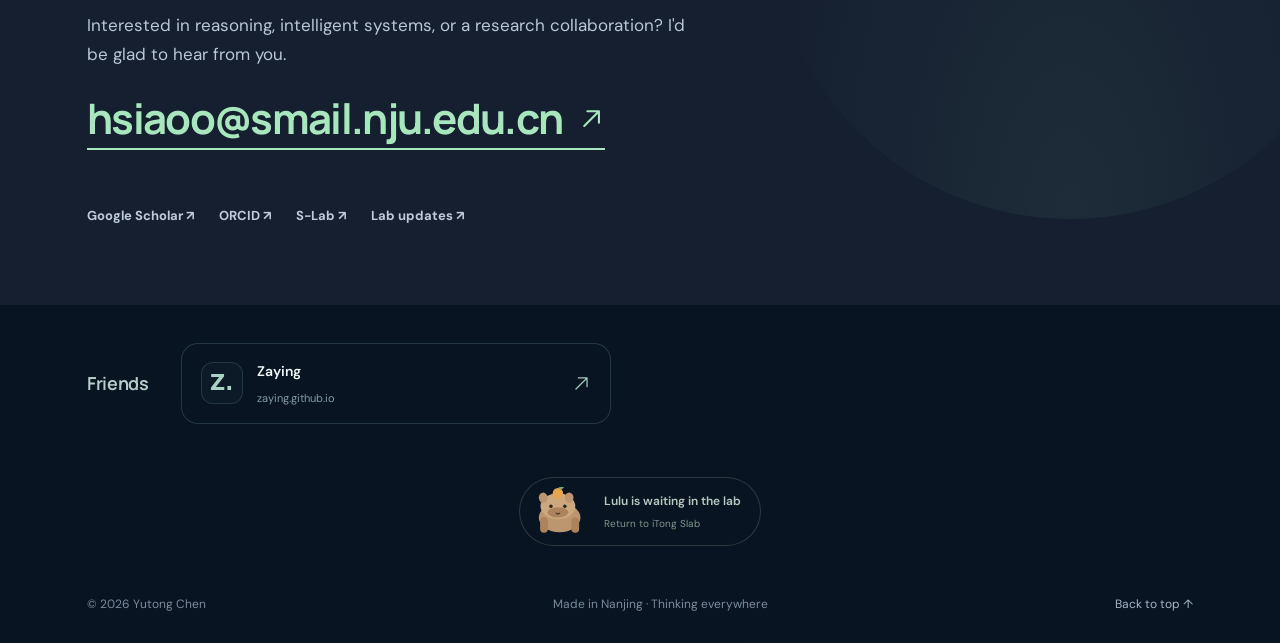
==== commit 9c3b1bc5: "Connect lab and research homepage; add interactive papers, quiet rain, mascot dialogue and friend li" ====
--- a/home.html
+++ b/home.html
@@ -6,18 +6,26 @@
     <meta name="theme-color" content="#080d1b" />
     <meta name="description" content="Yutong Chen is a Ph.D. student at the Software Institute, Nanjing University, researching reasoning in foundation models and intelligent systems." />
     <title>Yutong Chen · Researcher</title>
+    <link rel="preconnect" href="https://fonts.googleapis.com"><link rel="preconnect" href="https://fonts.gstatic.com" crossorigin>
+    <link rel="stylesheet" href="https://fonts.googleapis.com/css2?family=DM+Sans:wght@400;500;600;700&family=Manrope:wght@400;500;600;700;800&display=swap" media="print" onload="this.media='all'">
     <link rel="icon" href="./favicon.svg" type="image/svg+xml" />
-    <link rel="stylesheet" href="./styles.css?v=about-portrait-6" />
-    <script src="./app.js?v=about-portrait-6" defer></script>
-    <link rel="stylesheet" href="./interactions.css?v=mobile-1" />
-    <script src="./interactions.js?v=mobile-1" defer></script>
-    <script src="./mobile-effects.js?v=mobile-1" defer></script>
+    <link rel="stylesheet" href="./styles.css?v=round5-4" />
+    <script src="./app.js?v=round5-4" defer></script>
+    <link rel="stylesheet" href="./interactions.css?v=round5-4" />
+    <script src="./interactions.js?v=round5-4" defer></script>
+    <script src="./mobile-effects.js?v=round5-4" defer></script>
+    <link rel="stylesheet" href="./continuity.css?v=round5-4" />
+    <script src="./home-bridge.js?v=round5-4" defer></script>
+    <link rel="stylesheet" href="./penelope-demo.css?v=round5-4" />
+    <link rel="stylesheet" href="./research-interactions.css?v=round5-4" />
+    <script src="./penelope-demo.js?v=round5-4" defer></script>
+    <script src="./research-interactions.js?v=round5-4" defer></script>
   </head>
   <body>
     <a class="skip-link" href="#main">Skip to content</a>
     <div class="site-shell" id="top">
       <header class="topbar">
-        <a class="brand" href="#top" aria-label="Yutong Chen, back to top"><span class="brand-mark">YC<span class="brand-dot">.</span></span><span class="brand-caption">RESEARCH / 2026</span></a>
+        <a class="brand" href="#top" aria-label="Yutong Chen, back to top"><span class="brand-mark">YC<span class="brand-dot">.</span></span><span class="brand-caption"><strong>iTong Slab</strong><small data-i18n="brandResearchSpace">RESEARCH SPACE</small></span></a>
         <nav class="nav" id="mainNav" aria-label="Main navigation">
           <a href="#about" data-i18n="navAbout">About</a>
           <a href="#research" data-i18n="navResearch">Research</a>
@@ -49,6 +57,11 @@
               <span aria-hidden="true" class="social-separator"></span>
               <a href="https://orcid.org/0000-0002-9706-8890" target="_blank" rel="noopener noreferrer">ORCID <span aria-hidden="true">↗</span></a>
             </div>
+            <a class="lab-doorway" href="./index.html#lab" data-lab-return>
+              <span class="lab-doorway-image" aria-hidden="true"><img src="./lab-thumbnail.png" alt="" loading="lazy" draggable="false" /></span>
+              <span class="lab-doorway-copy"><span class="lab-doorway-label"><span class="lab-signal" aria-hidden="true"></span>iTong Slab</span><strong data-i18n="labDoorwayTitle">Step back into the lab</strong><small data-i18n="labDoorwayDetail">Explore the space behind the research.</small></span>
+              <svg class="lab-doorway-arrow" viewBox="0 0 24 24" fill="none" aria-hidden="true"><path d="M19 12H5m6-6-6 6 6 6" stroke="currentColor" stroke-width="1.5" stroke-linecap="round" stroke-linejoin="round"/></svg>
+            </a>
           </div>
           <div class="hero-visual" aria-label="Portrait of Yutong Chen">
             <div class="portrait-grid" aria-hidden="true"></div>
@@ -78,7 +91,7 @@
         </section>
 
         <section class="research section-pad" id="research" aria-labelledby="research-title">
-          <div class="section-heading"><span class="section-index">02 / <span data-i18n="sectionResearchLabel">RESEARCH</span></span><div class="heading-row"><h2 id="research-title" data-i18n="researchTitle">Questions worth exploring<span class="accent-dot">.</span></h2><p data-i18n="researchSubtitle">Building more capable and efficient intelligence, from internal computation to embodied action.</p></div></div>
+          <div class="section-heading"><span class="section-index"><svg class="room-motif" viewBox="0 0 24 24" fill="none" aria-hidden="true"><path d="M18 5a8 8 0 1 0 2 10M18 5v5h-5" stroke="currentColor" stroke-width="1.5" stroke-linecap="round" stroke-linejoin="round"/></svg>02 / <span data-i18n="sectionResearchLabel">RESEARCH</span></span><div class="heading-row"><h2 id="research-title" data-i18n="researchTitle">Questions worth exploring<span class="accent-dot">.</span></h2><p data-i18n="researchSubtitle">Building more capable and efficient intelligence, from internal computation to embodied action.</p></div></div>
           <div class="research-grid">
             <article class="research-card research-card-main"><span class="card-index">01 — CORE FOCUS</span><div class="research-icon icon-recursion" aria-hidden="true"><svg viewBox="0 0 48 48" fill="none"><path d="M40 22a16 16 0 0 0-27-10l-5 5M8 9v8h8M8 26a16 16 0 0 0 27 10l5-5m-8 0h8v8" stroke="currentColor" stroke-width="2.5" stroke-linecap="round" stroke-linejoin="round"/></svg></div><h3 data-i18n="researchOneTitle">Reasoning inside models</h3><p data-i18n="researchOneBody">I investigate latent recurrence to reduce visible reasoning steps and computational cost.</p><span class="card-tags"><span>Latent reasoning</span><span>Recursive inference</span></span></article>
             <article class="research-card"><span class="card-index">02 — SYSTEMS</span><div class="research-icon icon-memory" aria-hidden="true"><svg viewBox="0 0 48 48" fill="none"><path d="M24 5 43 24 24 43 5 24 24 5Z" stroke="currentColor" stroke-width="2.5" stroke-linejoin="round"/><path d="M24 14 34 24 24 34 14 24 24 14Z" stroke="currentColor" stroke-width="2.5" stroke-linejoin="round"/><circle cx="24" cy="24" r="3" fill="currentColor"/></svg></div><h3 data-i18n="researchTwoTitle">Knowledge & memory</h3><p data-i18n="researchTwoBody">I study how models organize, retain, and retrieve knowledge for long-context reasoning.</p><span class="card-tags"><span>Knowledge</span><span>Long context</span></span></article>
@@ -90,13 +103,14 @@
           <div class="section-heading"><span class="section-index">03 / <span data-i18n="sectionPublicationsLabel">PUBLICATIONS</span></span><div class="heading-row"><h2 id="publications-title" data-i18n="publicationsTitle">Selected work<span class="accent-dot">.</span></h2><a class="text-link" href="https://scholar.google.com/citations?user=EVIcH0gAAAAJ" target="_blank" rel="noopener noreferrer"><span data-i18n="allPublications">All publications on Scholar</span><span aria-hidden="true">↗</span></a></div></div>
           <article class="paper paper-featured" id="penelope">
             <div class="paper-art paper-art-penelope" aria-hidden="true"><div class="diagram-topline">INPUT TOKENS <span class="diagram-direction"><svg viewBox="0 0 16 16" fill="none" aria-hidden="true"><path d="M2 8h11m-4-4 4 4-4 4" stroke="currentColor" stroke-width="1.5" stroke-linecap="round" stroke-linejoin="round"/></svg></span> BOUNDARY MEMORY</div><div class="diagram-flow"><div class="diagram-node diagram-node-input">x</div><div class="diagram-connector"></div><div class="diagram-loop"><div class="loop-center">h<sub>t</sub></div><span class="loop-ring ring-one"></span><span class="loop-ring ring-two"></span><span class="loop-label">LATENT RECURRENCE</span></div><div class="diagram-connector"></div><div class="diagram-node diagram-node-output">ŷ</div></div><div class="diagram-bottomline"><span>LOCALIZED COMPUTE</span><span>∑ t = 1…k</span></div></div>
-            <div class="paper-content"><div class="paper-topline"><span class="paper-number">FEATURED PAPER / 2026</span><span class="paper-status">arXiv preprint</span></div><h3>Penelope: Localized Latent Recurrence for Efficient Structured Reasoning</h3><p class="paper-authors"><strong>Yutong Chen</strong>, Shouqian Shi, Xinran Liu, Haochen Wang, Jiaying Wang, Tianxing Xu, Yuanxi Wang, Zirui Ding</p><p class="paper-summary" data-i18n="penelopeSummary">Penelope focuses recurrent computation within a selected decoder interval to support efficient latent reasoning, without repeatedly running the full model or generating lengthy reasoning traces.</p><p class="paper-update"><span data-i18n="penelopeDate">JUL 2026</span><span aria-hidden="true">·</span><span data-i18n="penelopeSubmission">Submitted to AAAI 2027</span></p><div class="paper-footer"><a class="paper-link" href="https://arxiv.org/abs/2607.25915" target="_blank" rel="noopener noreferrer">Read paper <span aria-hidden="true">↗</span></a><span class="paper-id">arXiv:2607.25915</span></div></div>
+            <div class="paper-content"><div class="paper-topline"><span class="paper-number"><svg class="room-motif" viewBox="0 0 24 24" fill="none" aria-hidden="true"><path d="M18 5a8 8 0 1 0 2 10M18 5v5h-5" stroke="currentColor" stroke-width="1.5" stroke-linecap="round" stroke-linejoin="round"/></svg>FEATURED PAPER / 2026</span><span class="paper-status">arXiv preprint</span></div><h3>Penelope: Localized Latent Recurrence for Efficient Structured Reasoning</h3><p class="paper-authors"><strong>Yutong Chen</strong>, Shouqian Shi, Xinran Liu, Haochen Wang, Jiaying Wang, Tianxing Xu, Yuanxi Wang, Zirui Ding</p><p class="paper-summary" data-i18n="penelopeSummary">Penelope focuses recurrent computation within a selected decoder interval to support efficient latent reasoning, without repeatedly running the full model or generating lengthy reasoning traces.</p><p class="paper-update"><span data-i18n="penelopeDate">JUL 2026</span><span aria-hidden="true">·</span><span data-i18n="penelopeSubmission">Submitted to AAAI 2027</span></p><div class="paper-footer"><a class="paper-link" href="https://arxiv.org/abs/2607.25915" target="_blank" rel="noopener noreferrer">Read paper <span aria-hidden="true">↗</span></a><span class="paper-id">arXiv:2607.25915</span></div></div>
           </article>
           <article class="paper paper-secondary"><div class="paper-art paper-art-trace" aria-hidden="true"><div class="trace-tiles"><span></span><span></span><span></span><span></span><span></span><span></span><span></span><span></span><span></span></div><div class="trace-scan"></div><div class="trace-caption">PATCH → CLS · LOCAL SEMANTICS</div></div><div class="paper-content"><div class="paper-topline"><span class="paper-number">SELECTED PAPER / 2026</span><span class="paper-status">arXiv preprint</span></div><h3>TraceCLIP: Recovering Local Semantics from Patch-to-CLS Contributions</h3><p class="paper-authors">Xinran Liu, Shouqian Shi, <strong>Yutong Chen</strong>, Ge Wang, Xin-Wei Yao, Sheng Zhong</p><p class="paper-summary" data-i18n="traceSummary">A training-free approach that reveals local semantic evidence inside CLIP's global representation and uses it for dense vision-language understanding.</p><div class="paper-footer"><a class="paper-link" href="https://arxiv.org/abs/2607.26107" target="_blank" rel="noopener noreferrer">Read paper <span aria-hidden="true">↗</span></a><span class="paper-id">arXiv:2607.26107</span></div></div></article>
           <div class="earlier-work"><div class="earlier-header"><h3 data-i18n="earlierTitle">Earlier work in service computing</h3><span data-i18n="earlierCaption">Selected journal papers · Full list on Google Scholar</span></div><div class="earlier-list" id="earlierList"></div></div>
         </section>
 
         <section class="contact section-pad" id="contact" aria-labelledby="contact-title"><div class="contact-glow" aria-hidden="true"></div><span class="section-index">04 / <span data-i18n="sectionContactLabel">CONTACT</span></span><div class="contact-main"><h2 id="contact-title" data-i18n="contactTitle">Let's think together<span class="accent-dot">.</span></h2><p data-i18n="contactText">Interested in reasoning, intelligent systems, or a research collaboration? I'd be glad to hear from you.</p><a class="contact-email" href="mailto:hsiaoo@smail.nju.edu.cn"><span>hsiaoo@smail.nju.edu.cn</span><svg viewBox="0 0 24 24" fill="none" aria-hidden="true"><path d="M5 19 19 5M8 5h11v11" stroke="currentColor" stroke-width="2" stroke-linecap="round" stroke-linejoin="round"/></svg></a></div><div class="contact-links"><a href="https://scholar.google.com/citations?user=EVIcH0gAAAAJ" target="_blank" rel="noopener noreferrer">Google Scholar ↗</a><a href="https://orcid.org/0000-0002-9706-8890" target="_blank" rel="noopener noreferrer">ORCID ↗</a><a href="https://nju-slab.cn" target="_blank" rel="noopener noreferrer">S-Lab ↗</a><a href="https://outline.nju-slab.cn/home/recent" target="_blank" rel="noopener noreferrer">Lab updates ↗</a></div></section>
+        <section class="friend-links" aria-labelledby="friends-title"><h2 id="friends-title" data-i18n="friendsTitle">Friends</h2><a class="friend-card" href="https://zaying.github.io/" target="_blank" rel="noopener noreferrer"><span class="friend-monogram" aria-hidden="true">Z.</span><span class="friend-copy"><strong>Zaying</strong><small>zaying.github.io</small></span><svg viewBox="0 0 24 24" fill="none" aria-hidden="true"><path d="M5 19 19 5M8 5h11v11" stroke="currentColor" stroke-width="1.6" stroke-linecap="round" stroke-linejoin="round"/></svg></a></section>
       </main>
 
       <footer class="footer"><span>© <span id="year">2026</span> Yutong Chen</span><span data-i18n="footerLocation">Made in Nanjing · Thinking everywhere</span><a href="#top"><span data-i18n="backToTop">Back to top</span> ↑</a></footer>
--- a/styles.css
+++ b/styles.css
@@ -1,4 +1,3 @@
-@import url('https://fonts.googleapis.com/css2?family=DM+Sans:wght@400;500;600;700&family=Manrope:wght@400;500;600;700;800&display=swap');
 
 :root{color-scheme:dark;--bg:#080d1b;--bg2:#0e1426;--panel:#10182b;--line:#273145;--text:#eff3fa;--muted:#a2aec1;--quiet:#718096;--lime:#b7ff5a;--cyan:#72dbf0;--violet:#a59bff;--radius:24px;scroll-behavior:smooth}
 *{box-sizing:border-box}html{scroll-padding-top:90px}body{margin:0;background:var(--bg);color:var(--text);font:400 16px/1.7 'DM Sans',system-ui,-apple-system,sans-serif;-webkit-font-smoothing:antialiased}a{color:inherit;text-decoration:none}button{font:inherit}img{max-width:100%;display:block}::selection{background:var(--lime);color:#071020}
--- a/continuity.css
+++ b/continuity.css
@@ -0,0 +1,38 @@
+/* A shared palette and quiet architectural details connect the lab and research. */
+:root{--bg:#091422;--bg2:#101e2c;--panel:#132334;--line:#2a3c4c;--text:#eff6f5;--muted:#a5b9c6;--quiet:#829baa;--lime:#a8e6be;--cyan:#79cdd0;--violet:#8dbcbf;--warm:#e6af76}
+body{background:var(--bg)}
+.topbar{background:rgba(9,20,34,.86);border-bottom-color:#bfdad414}
+.brand{align-items:center;gap:15px}.brand-caption{display:flex;flex-direction:column;gap:4px;letter-spacing:.04em;font-size:12px}.brand-caption strong{color:#d2e7e0;font-weight:750}.brand-caption small{font-size:8px;letter-spacing:.16em;font-weight:600;color:var(--quiet)}
+.hero-orb-one{background:#478b8633}.hero-orb-two{background:#e6af7610}
+.hero-name{background-image:linear-gradient(135deg,#fff 25%,#c5dedb 90%)}
+.hero-period{-webkit-text-fill-color:var(--lime)}
+.hero-intro{color:#b5c7d0}
+.portrait-halo{background:radial-gradient(circle,#537f8648 0%,#46706e25 48%,transparent 70%)}
+.portrait-sticker{background:#142b38ed;border-color:#70938f60}.status-dot{background:var(--lime);box-shadow:0 0 13px #a8e6be66}.portrait-sticker-bottom{color:#d3e7e2}
+.top-contact:hover{box-shadow:0 8px 24px #a8e6be25}.button-primary:hover{background:#c0efd0}.reading-progress{box-shadow:0 0 12px #9ee8c660}
+.research-card{--glow-color:158,232,198;background:linear-gradient(145deg,#142736,#101d2d)}.research-card:nth-child(2){--glow-color:118,201,211}.research-card:nth-child(3){--glow-color:230,175,118}
+.research-card .icon-physical{color:var(--warm)}.research-card:nth-child(3) .research-icon{color:var(--warm);border-color:#e6af7630;background:#e6af760a}
+.card-tags span{border-color:#52746765}.research-card:nth-child(3) .card-tags span{border-color:#926d4855}
+.paper-featured{border-color:#4d746d80}.paper-art-penelope{background:radial-gradient(ellipse at center,#2949438c,#14283a 65%)}.paper-status{border-color:#799e7955;color:var(--lime)}
+.contact-glow{background:radial-gradient(ellipse at bottom,#42635b30,transparent 70%)}
+.room-motif{display:inline-block;vertical-align:-4px;width:18px;height:18px;margin-right:9px;color:var(--lime)}
+.paper-number{display:flex;align-items:center}.paper-number .room-motif{vertical-align:0;width:16px;height:16px;margin-right:6px}
+.hero-socials{margin-top:30px}
+.lab-doorway{display:flex;align-items:center;gap:15px;width:100%;max-width:470px;margin-top:27px;padding:9px 14px 9px 9px;border:1px solid #51756f55;border-radius:16px;background:linear-gradient(115deg,#17303d99,#11233366);transition:background .25s,border-color .25s,transform .25s;color:var(--text)}
+.lab-doorway:hover{background:linear-gradient(115deg,#234b4c99,#16313a88);border-color:#9ee8c685;transform:translateX(3px)}
+.lab-doorway-image{display:block;position:relative;flex:none;width:108px;height:72px;overflow:hidden;border-radius:10px;background:#081525;isolation:isolate}
+.lab-doorway-image img{width:100%;height:100%;object-fit:cover;object-position:50% 46%;transform:scale(2.05);transform-origin:50% 46%;pointer-events:none}
+.lab-doorway-copy{display:grid;gap:5px;min-width:0}.lab-doorway-label{font-size:9px;letter-spacing:.12em;color:var(--lime);display:flex;align-items:center;gap:6px;font-weight:700}.lab-signal{width:4px;height:4px;border-radius:50%;background:var(--warm);box-shadow:0 0 8px #e6af7660}.lab-doorway-copy strong{font-size:12px;line-height:1.25;font-weight:650}.lab-doorway-copy small{font-size:10px;color:#92aeb9;line-height:1.35}.lab-doorway-arrow{margin-left:auto;width:20px;height:20px;flex:none;color:var(--lime)}
+.bridge-target{animation:bridge-arrival 1.6s ease-out}.bridge-target .section-heading{animation:bridge-heading-arrival 1.6s ease-out}
+@keyframes bridge-arrival{0%,25%{box-shadow:0 0 0 1px #9ee8c666,0 0 44px #7dcebc18}100%{box-shadow:0 0 0 1px transparent,0 0 44px transparent}}
+@keyframes bridge-heading-arrival{0%,25%{opacity:.65;translate:0 8px}100%{opacity:1;translate:0 0}}
+@media(min-width:901px){.hero{padding-top:65px;padding-bottom:80px;min-height:min(860px,calc(100vh - 84px))}}
+@media(max-width:1150px){.brand-caption{display:flex}.nav{gap:14px}.brand{gap:10px}.brand-caption small{font-size:7px}}
+@media(max-width:900px){.brand-caption strong{font-size:11px}.hero-socials{margin-top:27px}.lab-doorway{max-width:440px;margin-top:23px}}
+@media(max-width:620px){.brand-caption{gap:3px}.brand-caption strong{font-size:10px}.brand-caption small{font-size:6px;letter-spacing:.12em}.brand{gap:9px}.lab-doorway{gap:11px;padding-right:11px;margin-top:23px}.lab-doorway-image{width:85px;height:66px}.lab-doorway-copy strong{font-size:11px}.lab-doorway-copy small{font-size:9px}.lab-doorway-arrow{width:18px}.room-motif{width:16px;height:16px;vertical-align:-3px}}
+@media(max-width:360px){.brand-caption small{display:none}.lab-doorway-copy small{display:none}.lab-doorway-image{width:72px;height:56px}.lab-doorway-copy{gap:6px}}
+@media(prefers-reduced-motion:reduce){.bridge-target,.bridge-target .section-heading{animation:none}.lab-doorway:hover{transform:none}}
+
+.lab-page-paused *,.lab-page-paused *:before,.lab-page-paused *:after{animation-play-state:paused!important}
+
+.friend-links{padding:38px clamp(24px,6.8vw,112px) 24px;background:var(--bg);display:flex;gap:32px;align-items:center;flex-wrap:wrap}.friend-links h2{font:650 18px/1.4 'Manrope',system-ui,sans-serif;color:#b8cdc9;margin:0;letter-spacing:-.02em}.friend-card{display:flex;align-items:center;gap:14px;flex:1;max-width:430px;min-height:78px;border:1px solid #8cb9ac35;border-radius:17px;padding:16px 19px;background:#142a340d;color:var(--text);text-decoration:none;transition:background .2s,border-color .2s}.friend-card:hover{border-color:#a8e6be90;background:#a8e6be09}.friend-monogram{width:42px;height:42px;border:1px solid #80aa9e35;border-radius:12px;display:grid;place-items:center;color:#aad2c3;font:650 21px/1 system-ui,sans-serif;background:#a8e6be06}.friend-copy{display:flex;flex-direction:column;gap:5px}.friend-copy strong{font-size:14px;font-weight:600}.friend-copy small{font-size:11px;color:var(--quiet)}.friend-card svg{width:19px;height:19px;margin-left:auto;color:#9bcbbc;flex-shrink:0}.friend-card:focus-visible{outline:2px solid var(--lime);outline-offset:5px}@media(max-width:620px){.friend-links{display:block;padding-top:29px}.friend-links h2{font-size:16px;margin-bottom:14px}.friend-card{max-width:none;min-height:74px;padding:14px 16px}}@media(prefers-reduced-motion:reduce){.friend-card{transition:none}}.motion-off .friend-card{transition:none}
--- a/penelope-demo.css
+++ b/penelope-demo.css
@@ -0,0 +1 @@
+.penelope-demo-host{min-width:0}.penelope-demo{position:relative;z-index:1;width:100%;max-width:440px;padding:24px 15px;display:flex;flex-direction:column;align-items:center;gap:13px;text-align:center;box-sizing:border-box;color:#c3d0d8}.penelope-demo-svg{display:block;width:100%;height:auto;overflow:visible}.penelope-demo-svg text{fill:#aabdc9;font:11px system-ui,sans-serif;text-anchor:middle}.penelope-demo-svg .demo-symbol{fill:#dbece9;font:26px Georgia,serif}.penelope-demo-svg rect{fill:#17333c;stroke:#78c9d373;stroke-width:1.3}.penelope-demo-svg .demo-layer{fill:#78c9d347;stroke:none}.penelope-demo-svg .demo-boundary{fill:#1d3933;stroke:#9ee8c665;stroke-dasharray:4 4}.penelope-demo-svg .demo-flow-line,.penelope-demo-svg .demo-recurrence{fill:none;stroke:#9ee8c673;stroke-width:1.6;stroke-linecap:round;stroke-linejoin:round}.penelope-demo-svg .demo-recurrence{stroke:#9ee8c663}.penelope-demo-svg .demo-pass{font-size:9px;fill:#9ee8c6}.penelope-demo-svg .demo-pulse{fill:#9ee8c6;opacity:0}.penelope-demo-status{font-size:12px;line-height:1.5;min-height:18px;color:#b8cfc8}.penelope-demo-run{min-height:44px;padding:10px 17px;cursor:pointer;border:1px solid #9ee8c669;border-radius:999px;background:#9ee8c610;color:#d5f3e5;font:600 12px system-ui,sans-serif;transition:background .2s,border-color .2s}.penelope-demo-run:hover{background:#9ee8c628;border-color:#9ee8c6}.penelope-demo-run:focus-visible{outline:2px solid #9ee8c6;outline-offset:4px}.penelope-demo-run:disabled{cursor:default;opacity:.7}.penelope-demo-note{color:#839d9c;font:10px/1.5 system-ui,sans-serif}.penelope-demo[data-stage=input] .demo-input rect,.penelope-demo[data-stage=done] .demo-output rect{stroke:#b6f9d4;fill:#326854}.penelope-demo[data-stage=recurrence] .demo-layer{fill:#9ee8c6}.penelope-demo[data-stage=recurrence] .demo-boundary{stroke:#b6f9d4;stroke-width:2}.penelope-demo[data-stage=recurrence] .demo-recurrence{stroke:#b6f9d4;stroke-width:2}.penelope-demo[data-stage=recurrence].demo-animate .demo-pulse{animation:penelope-demo-pulse .65s ease-in-out infinite}.penelope-demo[data-stage=done] .demo-layer{fill:#9ee8c680}@keyframes penelope-demo-pulse{0%,100%{opacity:.2;transform:scale(1);transform-origin:210px 30px}50%{opacity:1;transform:scale(1.55);transform-origin:210px 30px}}.paper-art-penelope.penelope-demo-host{min-height:350px;padding:0}.panel-paper-figure.penelope-demo-host{display:flex;align-items:center;justify-content:center}.panel-paper-figure.penelope-demo-host>.penelope-demo{max-width:400px}@media(max-width:620px){.penelope-demo{padding:20px 12px;gap:11px}.paper-art-penelope.penelope-demo-host{min-height:300px}.penelope-demo-svg text{font-size:10px}}@media(prefers-reduced-motion:reduce){.penelope-demo-run{transition:none}.penelope-demo .demo-pulse{animation:none!important}}.motion-off .penelope-demo .demo-pulse,.lab-motion-off .penelope-demo .demo-pulse{animation:none!important}
--- a/research-interactions.css
+++ b/research-interactions.css
@@ -0,0 +1 @@
+.research-related,.research-reset,.copy-bibtex{border:1px solid #82b6a74a;background:#9ee8c609;color:#b8e2d0;border-radius:999px;cursor:pointer;font:600 11px/1.4 system-ui,sans-serif;min-height:38px;padding:8px 13px;transition:background .2s,border-color .2s}.research-related{align-self:flex-start;margin-top:18px;position:relative;z-index:1;min-height:44px}.research-related:hover,.research-reset:hover,.copy-bibtex:hover{background:#9ee8c61c;border-color:#9ee8c685}.research-related:focus-visible,.research-reset:focus-visible,.copy-bibtex:focus-visible,.footer-lulu:focus-visible{outline:2px solid #9ee8c6;outline-offset:4px}.research-selected{border-color:#9ee8c6!important;box-shadow:inset 0 0 0 1px #9ee8c622}.research-selected .research-related{background:#9ee8c622}.research-results{display:flex;gap:20px;justify-content:space-between;align-items:center;margin:0 0 24px;padding:17px 20px;border:1px solid #9ee8c642;border-radius:16px;background:#9ee8c609}.research-results[hidden]{display:none}.research-results p{margin:0;font-size:13px;line-height:1.65;color:#c7dad4;max-width:800px}.research-reset{white-space:nowrap;min-height:44px}.paper.research-match{border-color:#9ee8c6;box-shadow:0 0 0 1px #9ee8c635}.earlier-item.research-match{border-bottom-color:#9ee8c677;background:#9ee8c608}.research-other{opacity:.48;transition:opacity .25s}.research-other:hover,.research-other:focus-within{opacity:1}.paper-citation-actions{margin-top:17px;padding-top:13px;border-top:1px solid #ffffff0b;display:flex;justify-content:flex-start}.earlier-item .copy-bibtex{margin:8px 0 0 7px;padding:4px 10px;min-height:32px;font-size:10px}.copy-bibtex[data-copied]{color:#d5f4de;border-color:#9ee8c6}.citation-copy-helper{position:fixed;top:0;left:-10000px;width:1px;height:1px}.citation-dialog{background:#13232c;color:#d5e4e0;border:1px solid #90bdae60;border-radius:20px;width:min(660px,calc(100% - 32px));max-height:calc(100dvh - 48px);padding:24px;box-sizing:border-box;box-shadow:0 25px 90px #0009}.citation-dialog::backdrop{background:#061017b8;backdrop-filter:blur(6px)}.citation-dialog-heading{display:flex;align-items:center;justify-content:space-between;gap:20px}.citation-dialog h2{font-size:20px;margin:0}.citation-dialog button{border:1px solid #b7d4c950;border-radius:999px;background:transparent;color:#d5e4e0;min-width:64px;min-height:44px;cursor:pointer}.citation-dialog p{font-size:13px;color:#adbfbd;margin:14px 0}.citation-dialog textarea{display:block;resize:vertical;box-sizing:border-box;width:100%;min-height:260px;max-height:50dvh;padding:13px;border:1px solid #69877a;border-radius:10px;background:#09161d;color:#daeae2;font:11px/1.65 ui-monospace,monospace}.citation-dialog small{display:block;font-size:10px;color:#93aaa4;margin-top:12px;line-height:1.6}.footer-lulu{display:flex;align-items:center;gap:14px;width:fit-content;margin:29px auto 19px;color:#b7cac0;padding:9px 19px 9px 11px;border:1px solid #688b7855;border-radius:999px;background:#142a250f;text-decoration:none}.footer-lulu svg{width:59px;height:49px;transition:transform .3s}.footer-lulu span{display:flex;flex-direction:column;gap:4px}.footer-lulu strong{font-size:12px;font-weight:600}.footer-lulu small{font-size:10px;color:#80968a}.footer-lulu:hover{border-color:#9ee8c680}.footer-lulu:hover svg{transform:translateY(-3px) rotate(-4deg)}@media(max-width:620px){.research-results{align-items:flex-start;flex-direction:column;gap:12px;padding:17px}.research-results p{font-size:12px}.research-related{font-size:11px;margin-top:16px}.earlier-item .copy-bibtex{display:block;margin-left:0;min-height:38px}.citation-dialog{padding:18px}.footer-lulu{margin-top:22px}}@media(prefers-reduced-motion:reduce){.research-other,.research-related,.research-reset,.copy-bibtex,.footer-lulu svg{transition:none}.footer-lulu:hover svg{transform:none}}.motion-off .footer-lulu:hover svg{transform:none}.motion-off .research-other,.motion-off .research-related,.motion-off .research-reset,.motion-off .copy-bibtex{transition:none}
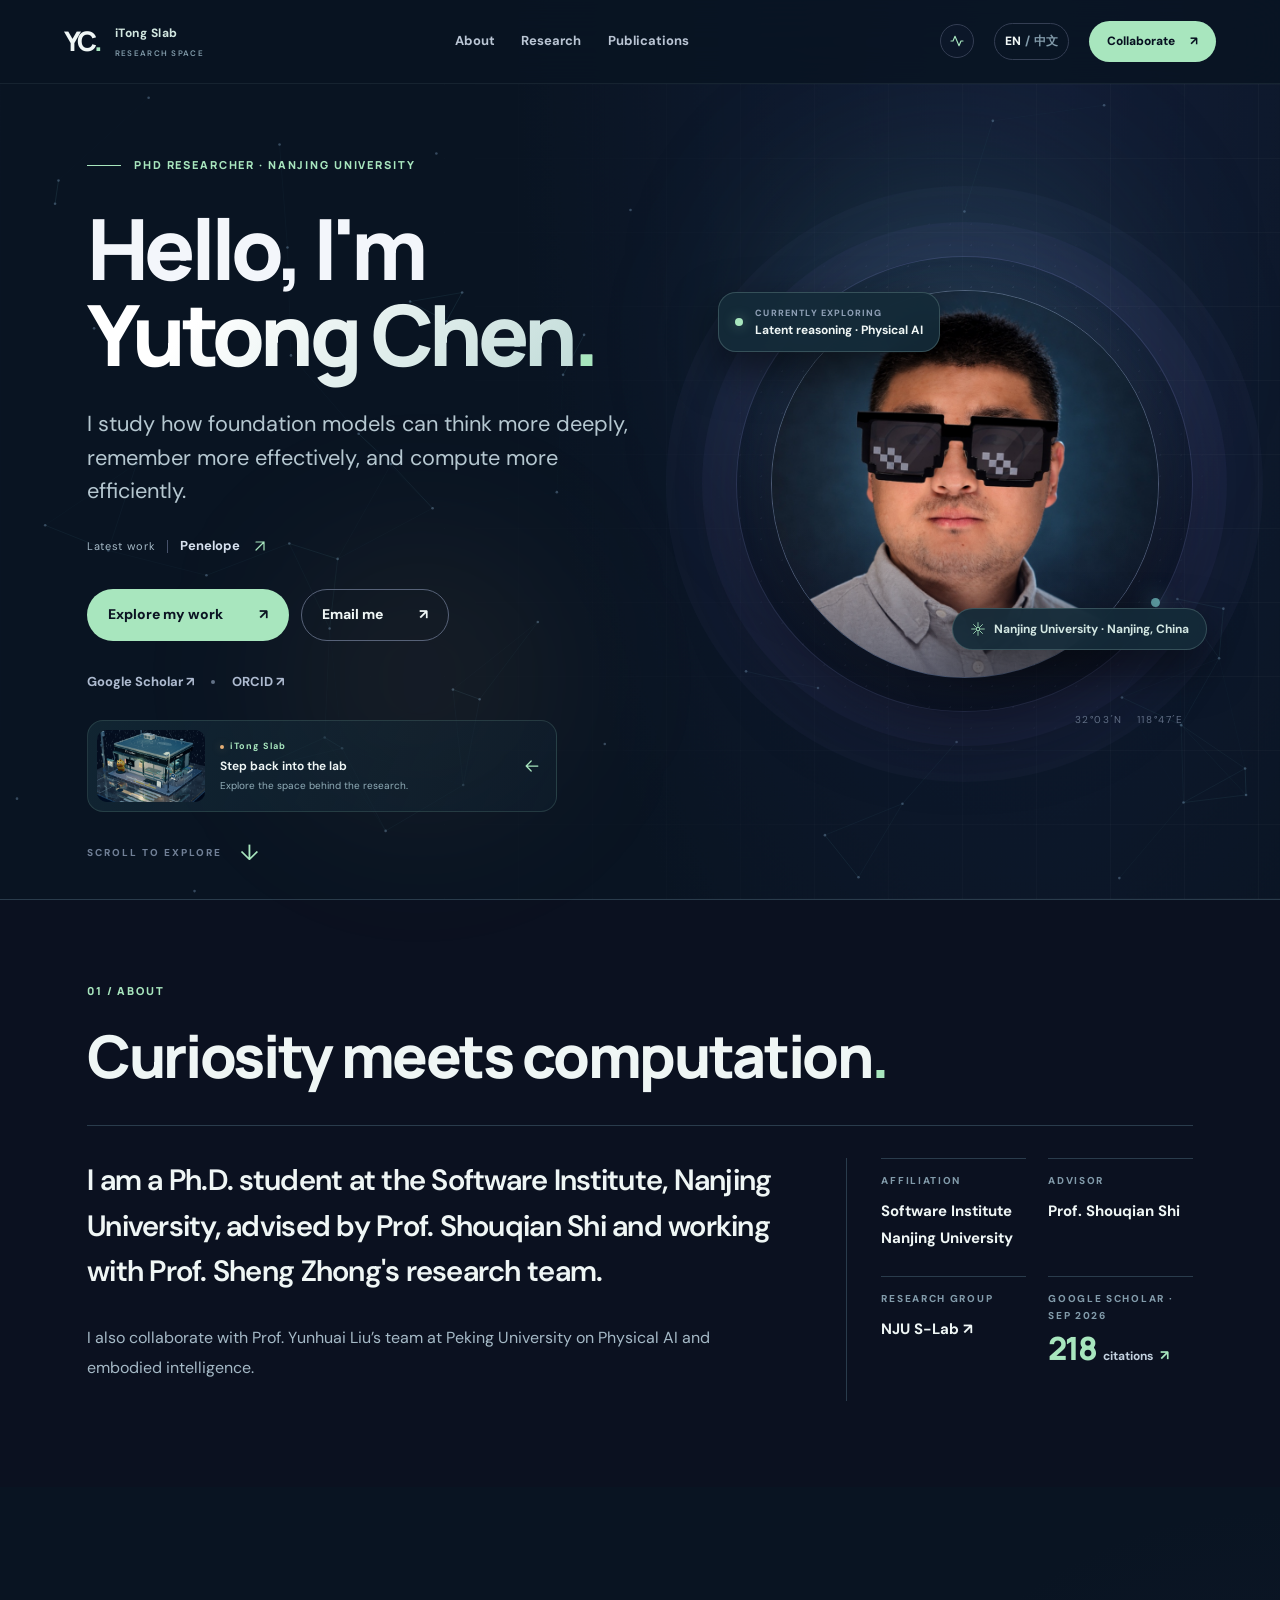
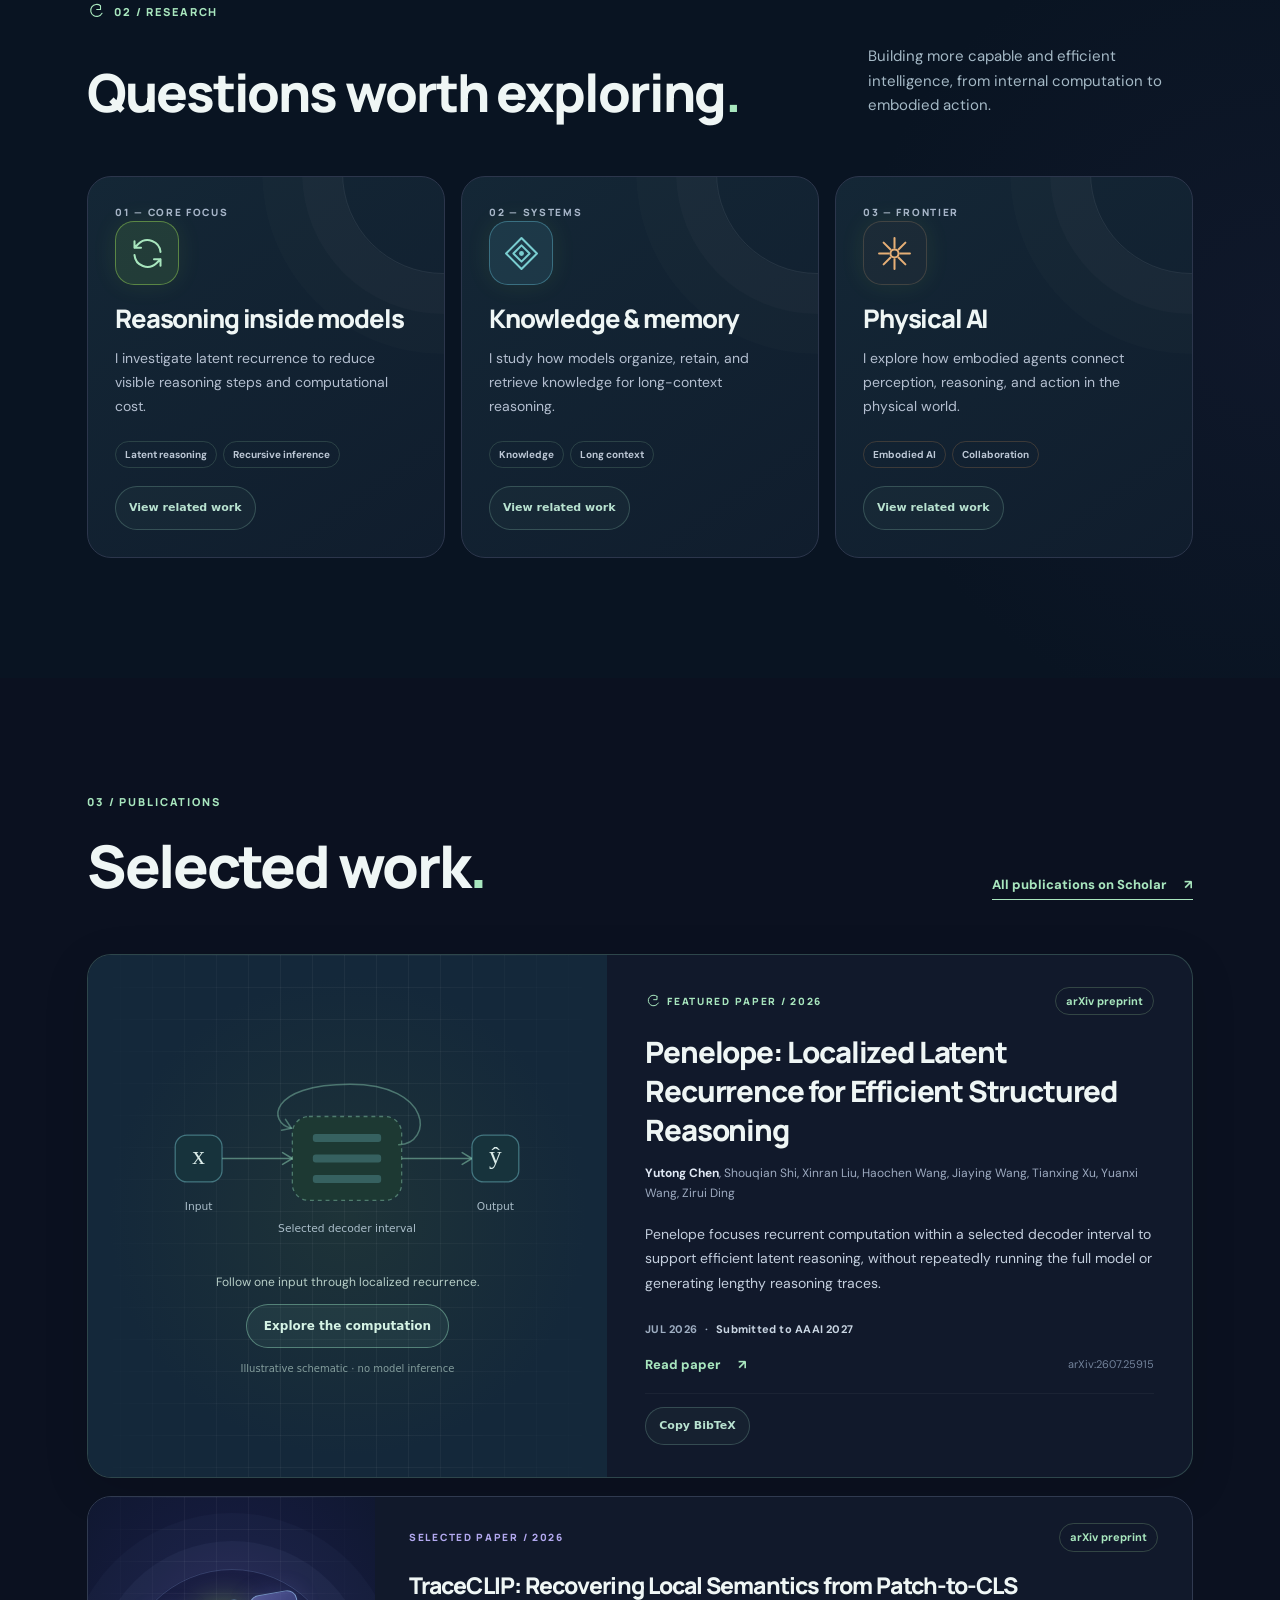
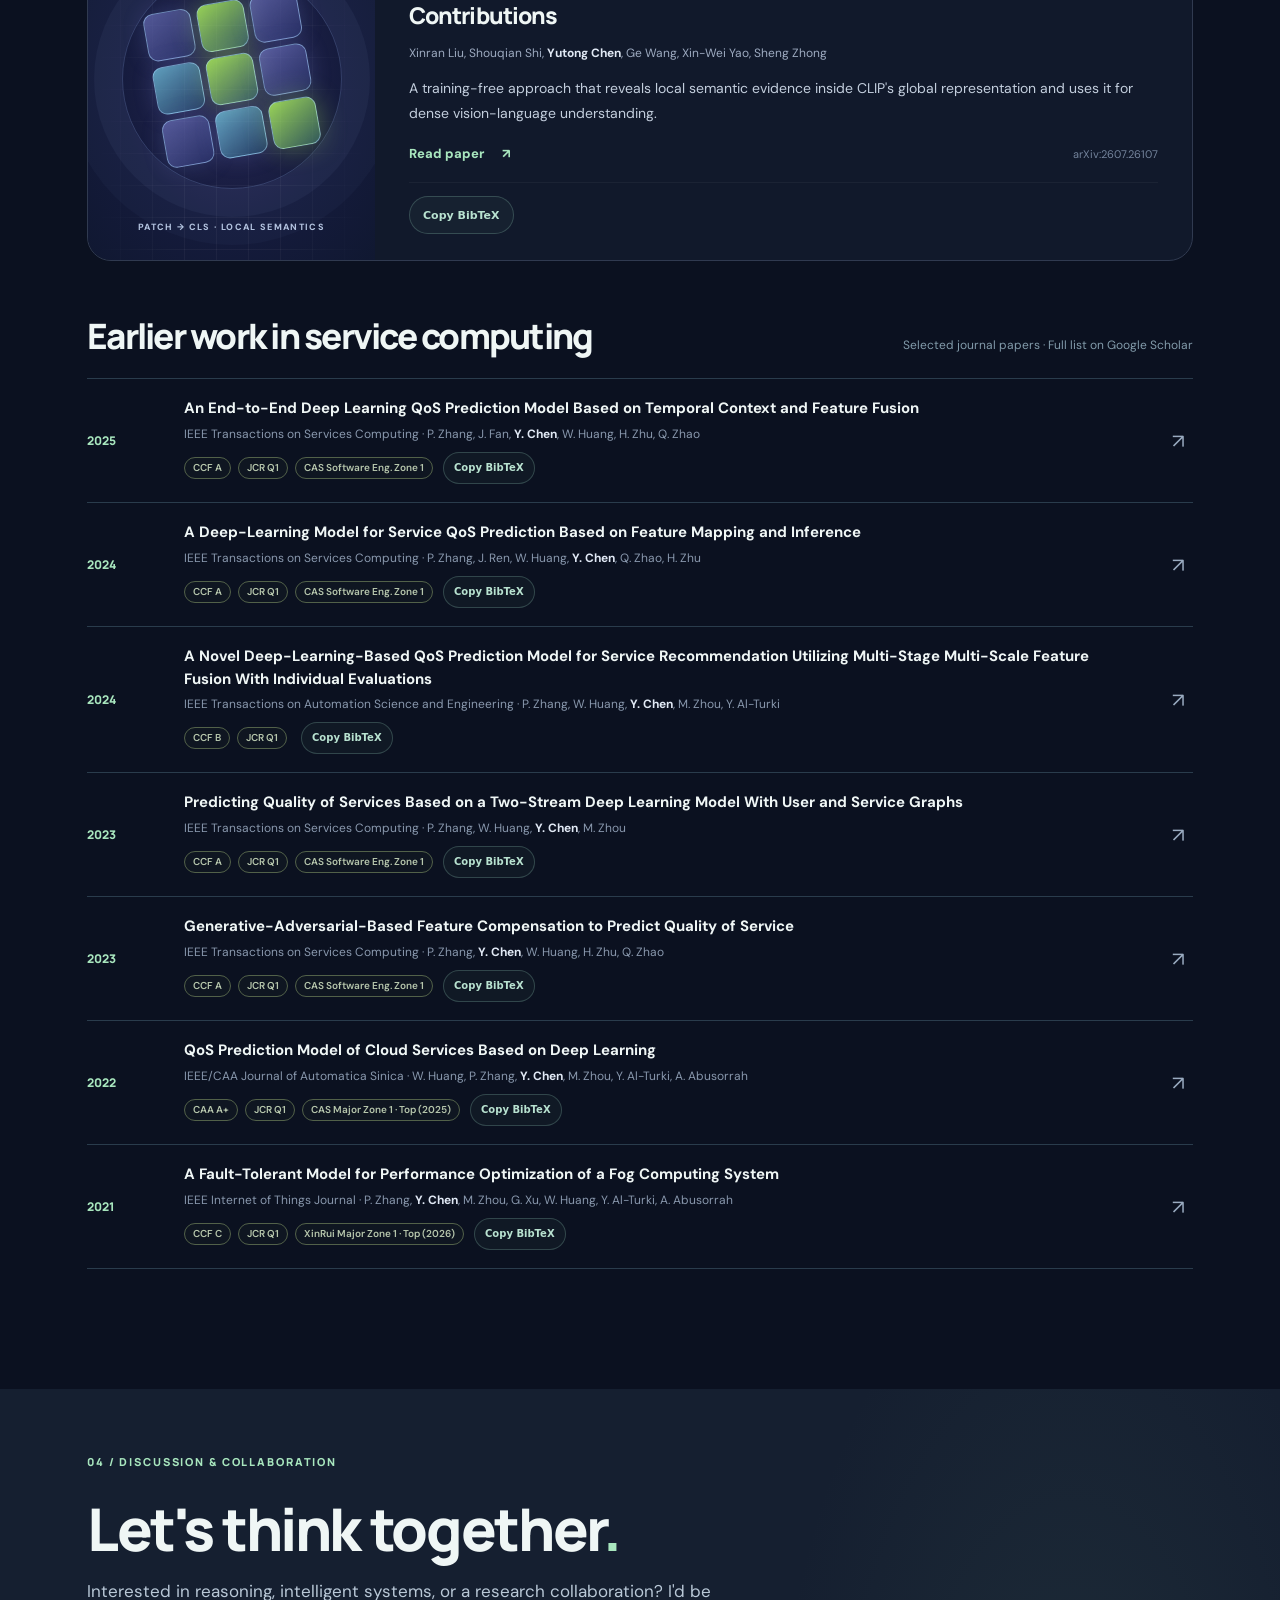
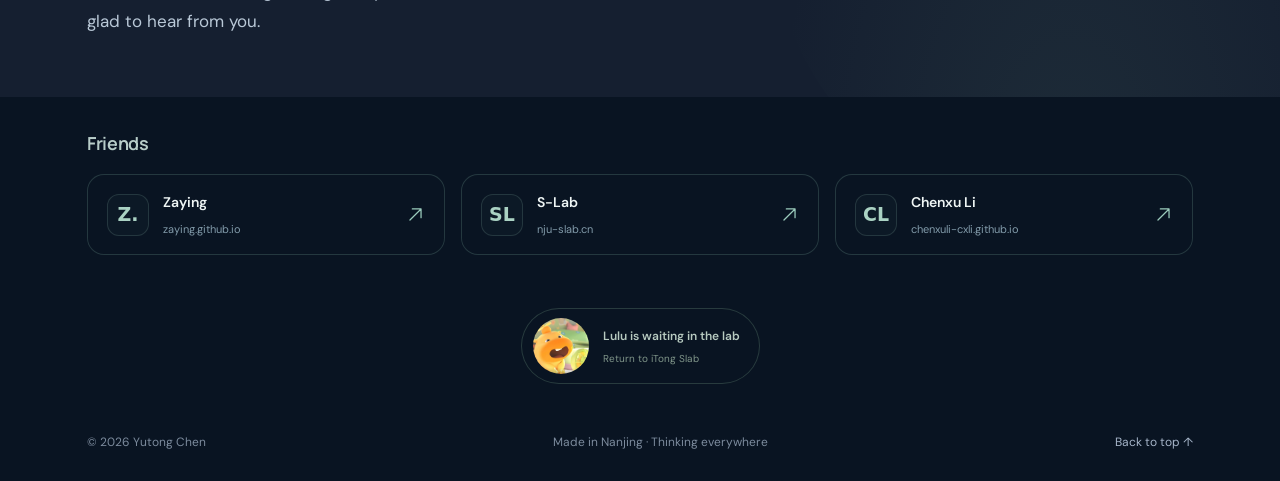
==== commit 6c879c17: "Refine collaboration section, expand friends, and refresh Lulu avatar" ====
--- a/home.html
+++ b/home.html
@@ -10,16 +10,16 @@
     <link rel="stylesheet" href="https://fonts.googleapis.com/css2?family=DM+Sans:wght@400;500;600;700&family=Manrope:wght@400;500;600;700;800&display=swap" media="print" onload="this.media='all'">
     <link rel="icon" href="./favicon.svg" type="image/svg+xml" />
     <link rel="stylesheet" href="./styles.css?v=round5-4" />
-    <script src="./app.js?v=round5-4" defer></script>
+    <script src="./app.js?v=footer-6" defer></script>
     <link rel="stylesheet" href="./interactions.css?v=round5-4" />
     <script src="./interactions.js?v=round5-4" defer></script>
     <script src="./mobile-effects.js?v=round5-4" defer></script>
-    <link rel="stylesheet" href="./continuity.css?v=round5-4" />
+    <link rel="stylesheet" href="./continuity.css?v=footer-6" />
     <script src="./home-bridge.js?v=round5-4" defer></script>
     <link rel="stylesheet" href="./penelope-demo.css?v=round5-4" />
-    <link rel="stylesheet" href="./research-interactions.css?v=round5-4" />
+    <link rel="stylesheet" href="./research-interactions.css?v=footer-6" />
     <script src="./penelope-demo.js?v=round5-4" defer></script>
-    <script src="./research-interactions.js?v=round5-4" defer></script>
+    <script src="./research-interactions.js?v=footer-6" defer></script>
   </head>
   <body>
     <a class="skip-link" href="#main">Skip to content</a>
@@ -109,8 +109,19 @@
           <div class="earlier-work"><div class="earlier-header"><h3 data-i18n="earlierTitle">Earlier work in service computing</h3><span data-i18n="earlierCaption">Selected journal papers · Full list on Google Scholar</span></div><div class="earlier-list" id="earlierList"></div></div>
         </section>
 
-        <section class="contact section-pad" id="contact" aria-labelledby="contact-title"><div class="contact-glow" aria-hidden="true"></div><span class="section-index">04 / <span data-i18n="sectionContactLabel">CONTACT</span></span><div class="contact-main"><h2 id="contact-title" data-i18n="contactTitle">Let's think together<span class="accent-dot">.</span></h2><p data-i18n="contactText">Interested in reasoning, intelligent systems, or a research collaboration? I'd be glad to hear from you.</p><a class="contact-email" href="mailto:hsiaoo@smail.nju.edu.cn"><span>hsiaoo@smail.nju.edu.cn</span><svg viewBox="0 0 24 24" fill="none" aria-hidden="true"><path d="M5 19 19 5M8 5h11v11" stroke="currentColor" stroke-width="2" stroke-linecap="round" stroke-linejoin="round"/></svg></a></div><div class="contact-links"><a href="https://scholar.google.com/citations?user=EVIcH0gAAAAJ" target="_blank" rel="noopener noreferrer">Google Scholar ↗</a><a href="https://orcid.org/0000-0002-9706-8890" target="_blank" rel="noopener noreferrer">ORCID ↗</a><a href="https://nju-slab.cn" target="_blank" rel="noopener noreferrer">S-Lab ↗</a><a href="https://outline.nju-slab.cn/home/recent" target="_blank" rel="noopener noreferrer">Lab updates ↗</a></div></section>
-        <section class="friend-links" aria-labelledby="friends-title"><h2 id="friends-title" data-i18n="friendsTitle">Friends</h2><a class="friend-card" href="https://zaying.github.io/" target="_blank" rel="noopener noreferrer"><span class="friend-monogram" aria-hidden="true">Z.</span><span class="friend-copy"><strong>Zaying</strong><small>zaying.github.io</small></span><svg viewBox="0 0 24 24" fill="none" aria-hidden="true"><path d="M5 19 19 5M8 5h11v11" stroke="currentColor" stroke-width="1.6" stroke-linecap="round" stroke-linejoin="round"/></svg></a></section>
+        <section class="contact section-pad" id="contact" aria-labelledby="contact-title">
+          <div class="contact-glow" aria-hidden="true"></div>
+          <span class="section-index">04 / <span data-i18n="sectionContactLabel">DISCUSSION &amp; COLLABORATION</span></span>
+          <div class="contact-main"><h2 id="contact-title" data-i18n="contactTitle">Let's think together<span class="accent-dot">.</span></h2><p data-i18n="contactText">Interested in reasoning, intelligent systems, or a research collaboration? I'd be glad to hear from you.</p></div>
+        </section>
+        <section class="friend-links" aria-labelledby="friends-title">
+          <h2 id="friends-title" data-i18n="friendsTitle">Friends</h2>
+          <div class="friend-grid">
+            <a class="friend-card" href="https://zaying.github.io/" target="_blank" rel="noopener noreferrer"><span class="friend-monogram" aria-hidden="true">Z.</span><span class="friend-copy"><strong>Zaying</strong><small>zaying.github.io</small></span><svg viewBox="0 0 24 24" fill="none" aria-hidden="true"><path d="M5 19 19 5M8 5h11v11" stroke="currentColor" stroke-width="1.6" stroke-linecap="round" stroke-linejoin="round"/></svg></a>
+            <a class="friend-card" href="https://nju-slab.cn" target="_blank" rel="noopener noreferrer"><span class="friend-monogram" aria-hidden="true">SL</span><span class="friend-copy"><strong>S-Lab</strong><small>nju-slab.cn</small></span><svg viewBox="0 0 24 24" fill="none" aria-hidden="true"><path d="M5 19 19 5M8 5h11v11" stroke="currentColor" stroke-width="1.6" stroke-linecap="round" stroke-linejoin="round"/></svg></a>
+            <a class="friend-card" href="https://chenxuli-cxli.github.io/" target="_blank" rel="noopener noreferrer"><span class="friend-monogram" aria-hidden="true">CL</span><span class="friend-copy"><strong>Chenxu Li</strong><small>chenxuli-cxli.github.io</small></span><svg viewBox="0 0 24 24" fill="none" aria-hidden="true"><path d="M5 19 19 5M8 5h11v11" stroke="currentColor" stroke-width="1.6" stroke-linecap="round" stroke-linejoin="round"/></svg></a>
+          </div>
+        </section>
       </main>
 
       <footer class="footer"><span>© <span id="year">2026</span> Yutong Chen</span><span data-i18n="footerLocation">Made in Nanjing · Thinking everywhere</span><a href="#top"><span data-i18n="backToTop">Back to top</span> ↑</a></footer>
--- a/continuity.css
+++ b/continuity.css
@@ -35,4 +35,5 @@
 
 .lab-page-paused *,.lab-page-paused *:before,.lab-page-paused *:after{animation-play-state:paused!important}
 
-.friend-links{padding:38px clamp(24px,6.8vw,112px) 24px;background:var(--bg);display:flex;gap:32px;align-items:center;flex-wrap:wrap}.friend-links h2{font:650 18px/1.4 'Manrope',system-ui,sans-serif;color:#b8cdc9;margin:0;letter-spacing:-.02em}.friend-card{display:flex;align-items:center;gap:14px;flex:1;max-width:430px;min-height:78px;border:1px solid #8cb9ac35;border-radius:17px;padding:16px 19px;background:#142a340d;color:var(--text);text-decoration:none;transition:background .2s,border-color .2s}.friend-card:hover{border-color:#a8e6be90;background:#a8e6be09}.friend-monogram{width:42px;height:42px;border:1px solid #80aa9e35;border-radius:12px;display:grid;place-items:center;color:#aad2c3;font:650 21px/1 system-ui,sans-serif;background:#a8e6be06}.friend-copy{display:flex;flex-direction:column;gap:5px}.friend-copy strong{font-size:14px;font-weight:600}.friend-copy small{font-size:11px;color:var(--quiet)}.friend-card svg{width:19px;height:19px;margin-left:auto;color:#9bcbbc;flex-shrink:0}.friend-card:focus-visible{outline:2px solid var(--lime);outline-offset:5px}@media(max-width:620px){.friend-links{display:block;padding-top:29px}.friend-links h2{font-size:16px;margin-bottom:14px}.friend-card{max-width:none;min-height:74px;padding:14px 16px}}@media(prefers-reduced-motion:reduce){.friend-card{transition:none}}.motion-off .friend-card{transition:none}
+.contact{min-height:0;padding-top:64px;padding-bottom:60px;justify-content:flex-start}.contact .section-index{margin-bottom:24px}.contact p{margin:0;max-width:660px;line-height:1.75}
+.friend-links{padding:34px clamp(24px,6.8vw,112px) 24px;background:var(--bg)}.friend-links h2{font:650 18px/1.4 'Manrope',system-ui,sans-serif;color:#b8cdc9;margin:0 0 18px;letter-spacing:-.02em}.friend-grid{display:grid;grid-template-columns:repeat(3,minmax(0,1fr));gap:16px}.friend-card{display:flex;align-items:center;gap:14px;min-width:0;min-height:78px;border:1px solid #8cb9ac35;border-radius:17px;padding:16px 19px;background:#142a340d;color:var(--text);text-decoration:none;transition:background .2s,border-color .2s}.friend-card:hover{border-color:#a8e6be90;background:#a8e6be09}.friend-monogram{width:42px;height:42px;flex:none;border:1px solid #80aa9e35;border-radius:12px;display:grid;place-items:center;color:#aad2c3;font:650 19px/1 system-ui,sans-serif;background:#a8e6be06}.friend-copy{display:flex;min-width:0;flex-direction:column;gap:5px}.friend-copy strong{font-size:14px;font-weight:600}.friend-copy small{font-size:11px;color:var(--quiet);overflow-wrap:anywhere}.friend-card svg{width:19px;height:19px;margin-left:auto;color:#9bcbbc;flex-shrink:0}.friend-card:focus-visible{outline:2px solid var(--lime);outline-offset:5px}@media(max-width:900px){.friend-grid{grid-template-columns:1fr}.friend-card{min-height:74px}}@media(max-width:620px){.contact{padding-top:48px;padding-bottom:44px}.contact .section-index{font-size:9px;letter-spacing:.1em;margin-bottom:20px}.friend-links{padding-top:29px}.friend-links h2{font-size:16px;margin-bottom:14px}.friend-card{padding:14px 16px}}@media(prefers-reduced-motion:reduce){.friend-card{transition:none}}.motion-off .friend-card{transition:none}
--- a/research-interactions.css
+++ b/research-interactions.css
@@ -1 +1 @@
-.research-related,.research-reset,.copy-bibtex{border:1px solid #82b6a74a;background:#9ee8c609;color:#b8e2d0;border-radius:999px;cursor:pointer;font:600 11px/1.4 system-ui,sans-serif;min-height:38px;padding:8px 13px;transition:background .2s,border-color .2s}.research-related{align-self:flex-start;margin-top:18px;position:relative;z-index:1;min-height:44px}.research-related:hover,.research-reset:hover,.copy-bibtex:hover{background:#9ee8c61c;border-color:#9ee8c685}.research-related:focus-visible,.research-reset:focus-visible,.copy-bibtex:focus-visible,.footer-lulu:focus-visible{outline:2px solid #9ee8c6;outline-offset:4px}.research-selected{border-color:#9ee8c6!important;box-shadow:inset 0 0 0 1px #9ee8c622}.research-selected .research-related{background:#9ee8c622}.research-results{display:flex;gap:20px;justify-content:space-between;align-items:center;margin:0 0 24px;padding:17px 20px;border:1px solid #9ee8c642;border-radius:16px;background:#9ee8c609}.research-results[hidden]{display:none}.research-results p{margin:0;font-size:13px;line-height:1.65;color:#c7dad4;max-width:800px}.research-reset{white-space:nowrap;min-height:44px}.paper.research-match{border-color:#9ee8c6;box-shadow:0 0 0 1px #9ee8c635}.earlier-item.research-match{border-bottom-color:#9ee8c677;background:#9ee8c608}.research-other{opacity:.48;transition:opacity .25s}.research-other:hover,.research-other:focus-within{opacity:1}.paper-citation-actions{margin-top:17px;padding-top:13px;border-top:1px solid #ffffff0b;display:flex;justify-content:flex-start}.earlier-item .copy-bibtex{margin:8px 0 0 7px;padding:4px 10px;min-height:32px;font-size:10px}.copy-bibtex[data-copied]{color:#d5f4de;border-color:#9ee8c6}.citation-copy-helper{position:fixed;top:0;left:-10000px;width:1px;height:1px}.citation-dialog{background:#13232c;color:#d5e4e0;border:1px solid #90bdae60;border-radius:20px;width:min(660px,calc(100% - 32px));max-height:calc(100dvh - 48px);padding:24px;box-sizing:border-box;box-shadow:0 25px 90px #0009}.citation-dialog::backdrop{background:#061017b8;backdrop-filter:blur(6px)}.citation-dialog-heading{display:flex;align-items:center;justify-content:space-between;gap:20px}.citation-dialog h2{font-size:20px;margin:0}.citation-dialog button{border:1px solid #b7d4c950;border-radius:999px;background:transparent;color:#d5e4e0;min-width:64px;min-height:44px;cursor:pointer}.citation-dialog p{font-size:13px;color:#adbfbd;margin:14px 0}.citation-dialog textarea{display:block;resize:vertical;box-sizing:border-box;width:100%;min-height:260px;max-height:50dvh;padding:13px;border:1px solid #69877a;border-radius:10px;background:#09161d;color:#daeae2;font:11px/1.65 ui-monospace,monospace}.citation-dialog small{display:block;font-size:10px;color:#93aaa4;margin-top:12px;line-height:1.6}.footer-lulu{display:flex;align-items:center;gap:14px;width:fit-content;margin:29px auto 19px;color:#b7cac0;padding:9px 19px 9px 11px;border:1px solid #688b7855;border-radius:999px;background:#142a250f;text-decoration:none}.footer-lulu svg{width:59px;height:49px;transition:transform .3s}.footer-lulu span{display:flex;flex-direction:column;gap:4px}.footer-lulu strong{font-size:12px;font-weight:600}.footer-lulu small{font-size:10px;color:#80968a}.footer-lulu:hover{border-color:#9ee8c680}.footer-lulu:hover svg{transform:translateY(-3px) rotate(-4deg)}@media(max-width:620px){.research-results{align-items:flex-start;flex-direction:column;gap:12px;padding:17px}.research-results p{font-size:12px}.research-related{font-size:11px;margin-top:16px}.earlier-item .copy-bibtex{display:block;margin-left:0;min-height:38px}.citation-dialog{padding:18px}.footer-lulu{margin-top:22px}}@media(prefers-reduced-motion:reduce){.research-other,.research-related,.research-reset,.copy-bibtex,.footer-lulu svg{transition:none}.footer-lulu:hover svg{transform:none}}.motion-off .footer-lulu:hover svg{transform:none}.motion-off .research-other,.motion-off .research-related,.motion-off .research-reset,.motion-off .copy-bibtex{transition:none}
+.research-related,.research-reset,.copy-bibtex{border:1px solid #82b6a74a;background:#9ee8c609;color:#b8e2d0;border-radius:999px;cursor:pointer;font:600 11px/1.4 system-ui,sans-serif;min-height:38px;padding:8px 13px;transition:background .2s,border-color .2s}.research-related{align-self:flex-start;margin-top:18px;position:relative;z-index:1;min-height:44px}.research-related:hover,.research-reset:hover,.copy-bibtex:hover{background:#9ee8c61c;border-color:#9ee8c685}.research-related:focus-visible,.research-reset:focus-visible,.copy-bibtex:focus-visible,.footer-lulu:focus-visible{outline:2px solid #9ee8c6;outline-offset:4px}.research-selected{border-color:#9ee8c6!important;box-shadow:inset 0 0 0 1px #9ee8c622}.research-selected .research-related{background:#9ee8c622}.research-results{display:flex;gap:20px;justify-content:space-between;align-items:center;margin:0 0 24px;padding:17px 20px;border:1px solid #9ee8c642;border-radius:16px;background:#9ee8c609}.research-results[hidden]{display:none}.research-results p{margin:0;font-size:13px;line-height:1.65;color:#c7dad4;max-width:800px}.research-reset{white-space:nowrap;min-height:44px}.paper.research-match{border-color:#9ee8c6;box-shadow:0 0 0 1px #9ee8c635}.earlier-item.research-match{border-bottom-color:#9ee8c677;background:#9ee8c608}.research-other{opacity:.48;transition:opacity .25s}.research-other:hover,.research-other:focus-within{opacity:1}.paper-citation-actions{margin-top:17px;padding-top:13px;border-top:1px solid #ffffff0b;display:flex;justify-content:flex-start}.earlier-item .copy-bibtex{margin:8px 0 0 7px;padding:4px 10px;min-height:32px;font-size:10px}.copy-bibtex[data-copied]{color:#d5f4de;border-color:#9ee8c6}.citation-copy-helper{position:fixed;top:0;left:-10000px;width:1px;height:1px}.citation-dialog{background:#13232c;color:#d5e4e0;border:1px solid #90bdae60;border-radius:20px;width:min(660px,calc(100% - 32px));max-height:calc(100dvh - 48px);padding:24px;box-sizing:border-box;box-shadow:0 25px 90px #0009}.citation-dialog::backdrop{background:#061017b8;backdrop-filter:blur(6px)}.citation-dialog-heading{display:flex;align-items:center;justify-content:space-between;gap:20px}.citation-dialog h2{font-size:20px;margin:0}.citation-dialog button{border:1px solid #b7d4c950;border-radius:999px;background:transparent;color:#d5e4e0;min-width:64px;min-height:44px;cursor:pointer}.citation-dialog p{font-size:13px;color:#adbfbd;margin:14px 0}.citation-dialog textarea{display:block;resize:vertical;box-sizing:border-box;width:100%;min-height:260px;max-height:50dvh;padding:13px;border:1px solid #69877a;border-radius:10px;background:#09161d;color:#daeae2;font:11px/1.65 ui-monospace,monospace}.citation-dialog small{display:block;font-size:10px;color:#93aaa4;margin-top:12px;line-height:1.6}.footer-lulu{display:flex;align-items:center;gap:14px;width:fit-content;margin:29px auto 19px;color:#b7cac0;padding:9px 19px 9px 11px;border:1px solid #688b7855;border-radius:999px;background:#142a250f;text-decoration:none}.footer-lulu img{width:56px;height:56px;flex:none;object-fit:cover;border-radius:50%;transition:transform .3s}.footer-lulu span{display:flex;flex-direction:column;gap:4px}.footer-lulu strong{font-size:12px;font-weight:600}.footer-lulu small{font-size:10px;color:#80968a}.footer-lulu:hover{border-color:#9ee8c680}.footer-lulu:hover img{transform:translateY(-3px) rotate(-4deg)}@media(max-width:620px){.research-results{align-items:flex-start;flex-direction:column;gap:12px;padding:17px}.research-results p{font-size:12px}.research-related{font-size:11px;margin-top:16px}.earlier-item .copy-bibtex{display:block;margin-left:0;min-height:38px}.citation-dialog{padding:18px}.footer-lulu{margin-top:22px}}@media(prefers-reduced-motion:reduce){.research-other,.research-related,.research-reset,.copy-bibtex,.footer-lulu img{transition:none}.footer-lulu:hover img{transform:none}}.motion-off .footer-lulu:hover img{transform:none}.motion-off .research-other,.motion-off .research-related,.motion-off .research-reset,.motion-off .copy-bibtex{transition:none}
